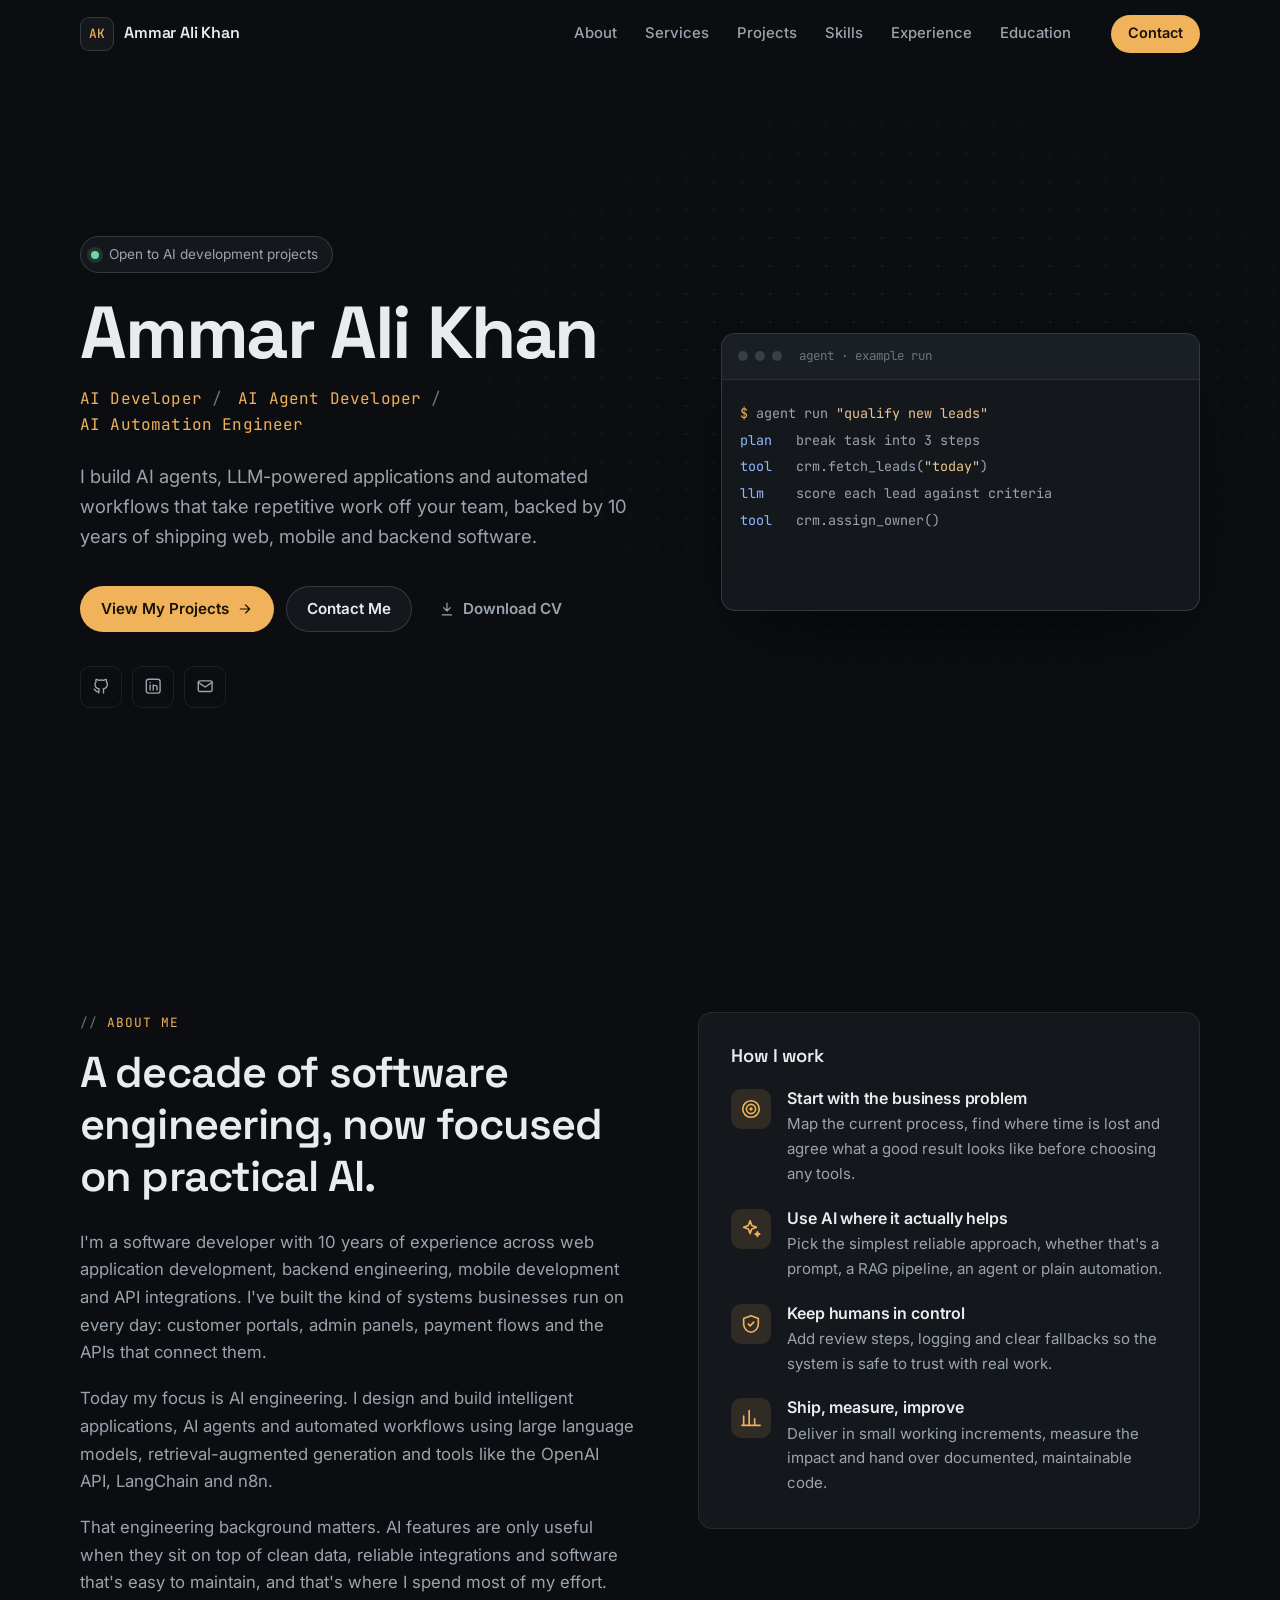
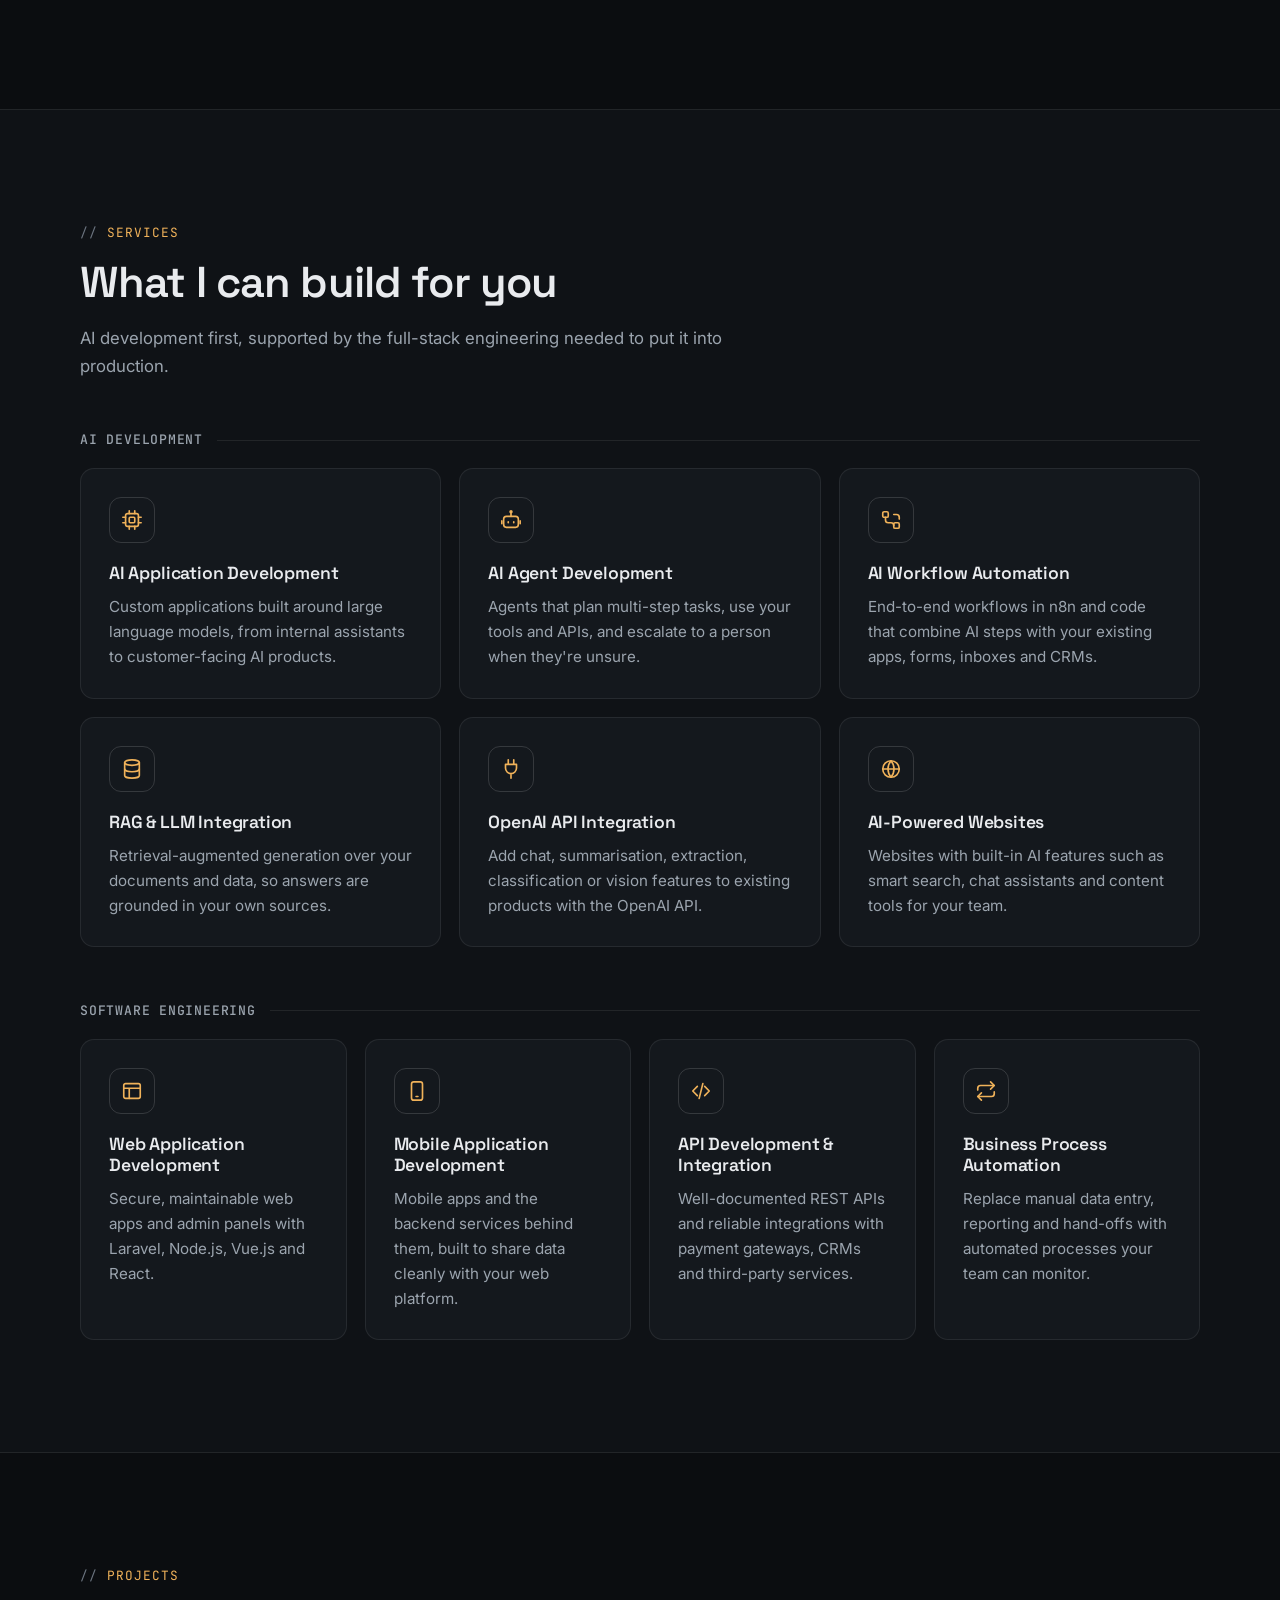
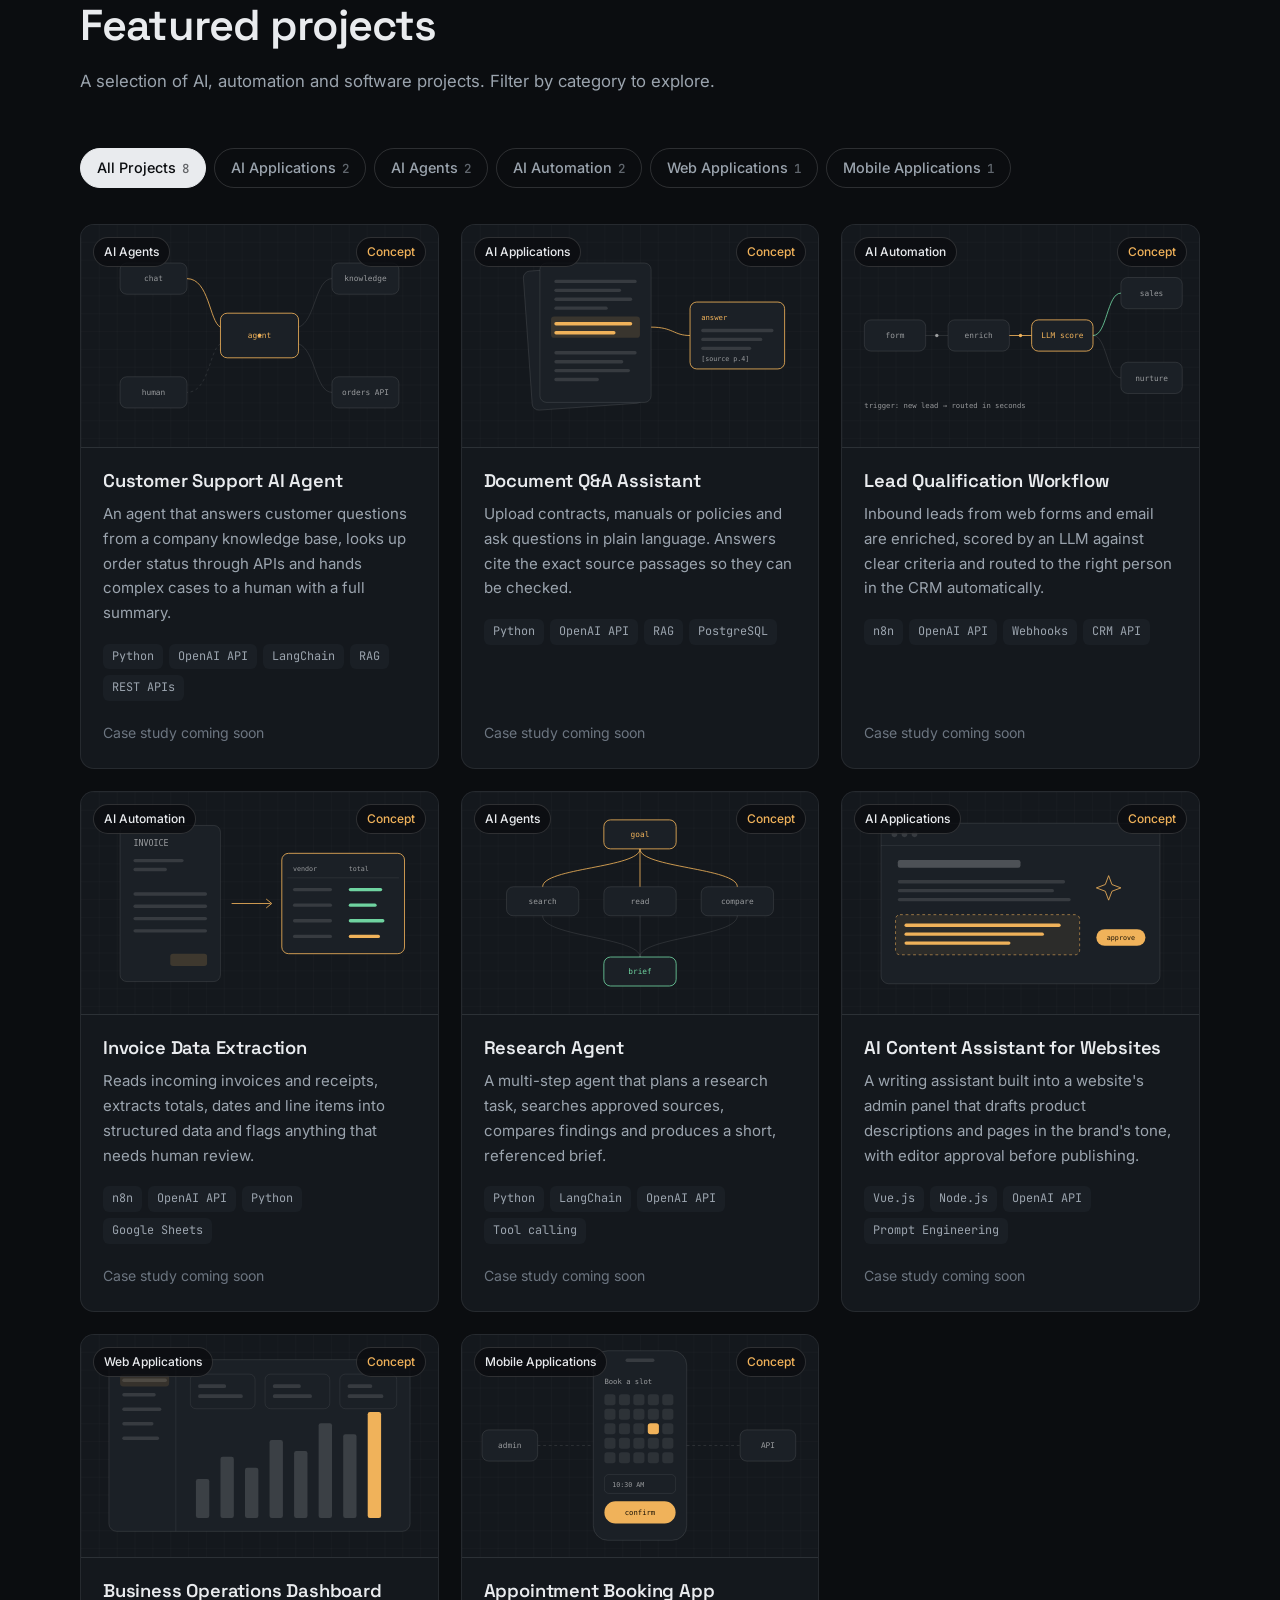
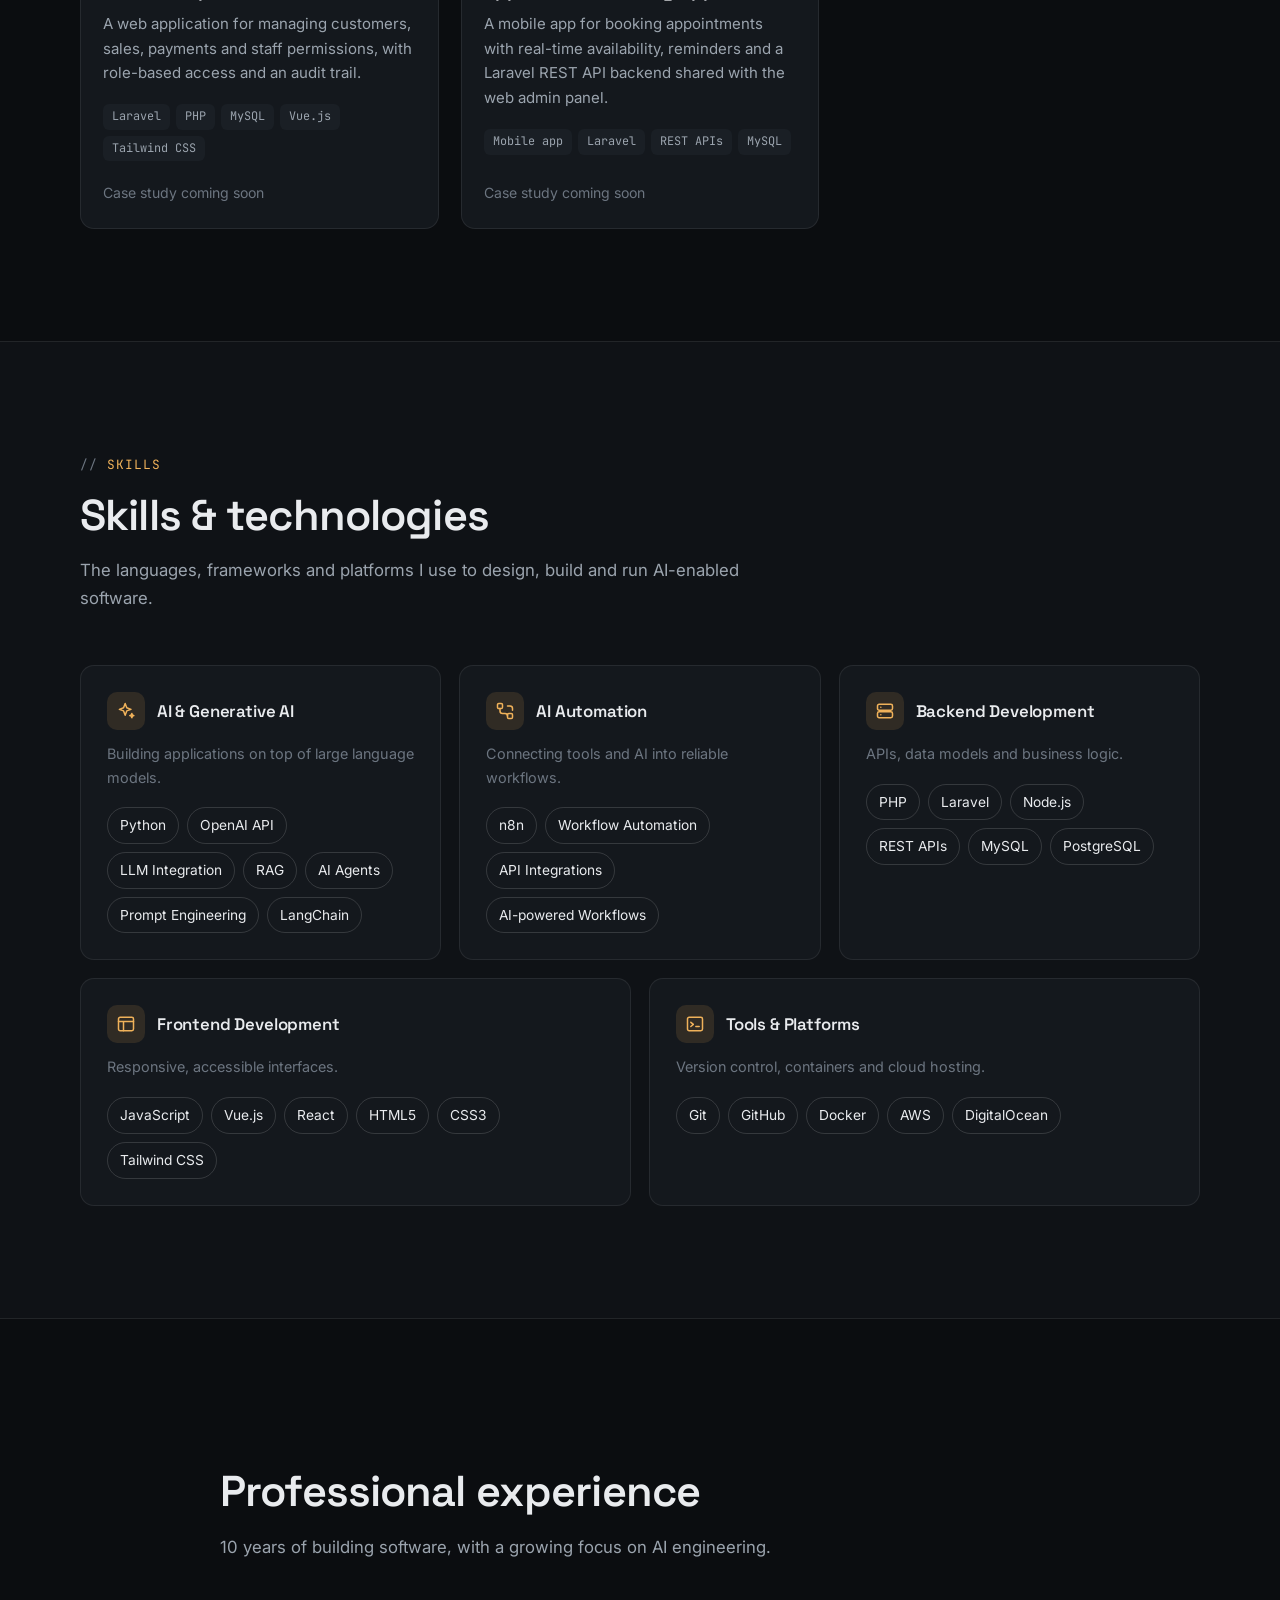
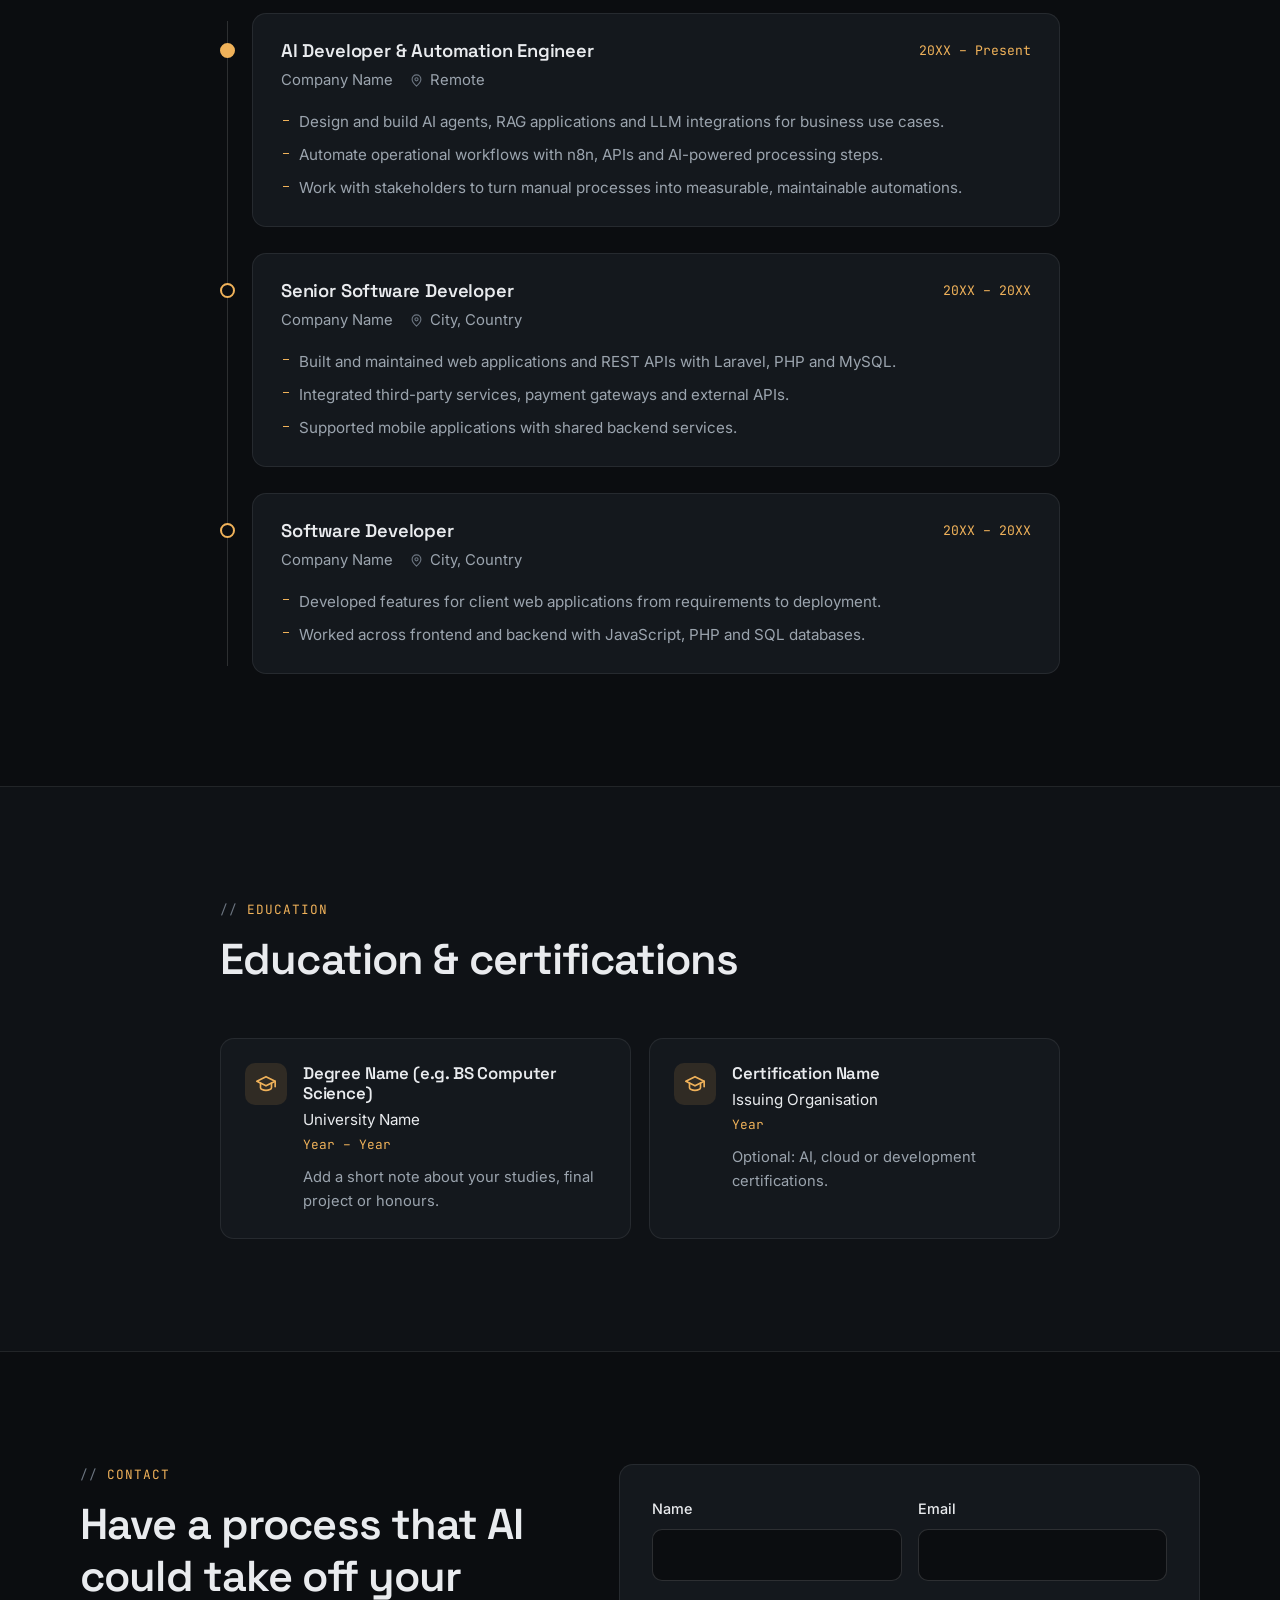
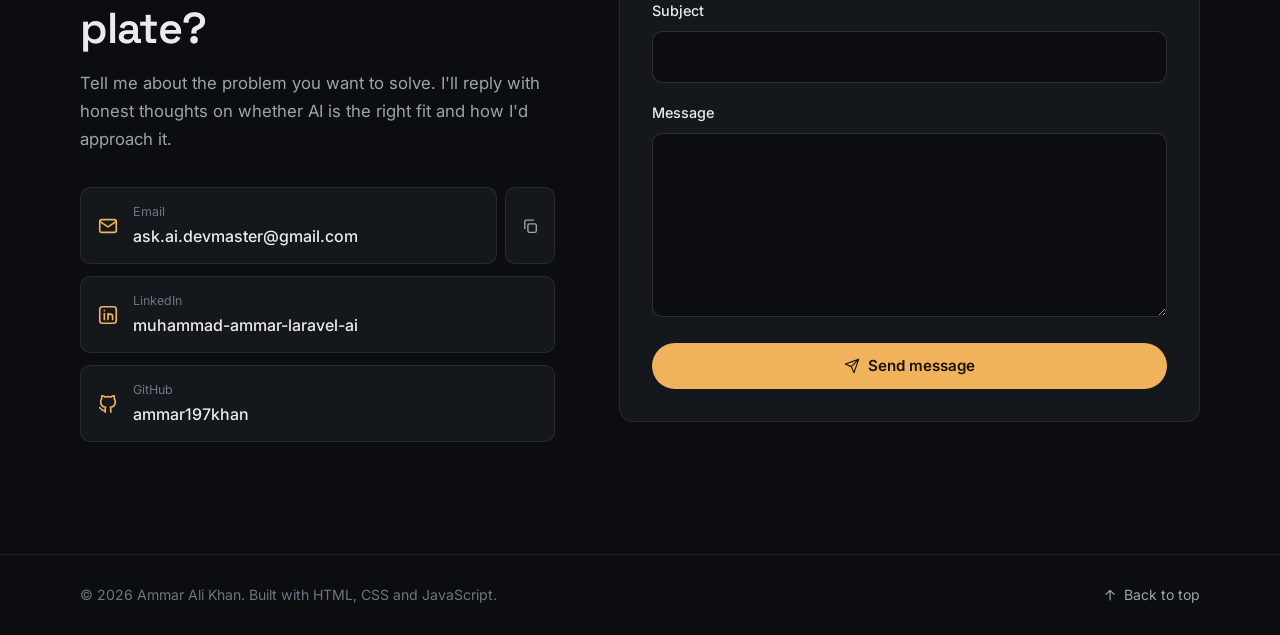
==== index.html @ df416c40 "Build AI developer portfolio site Static portfolio for GitHub Pages: hero, about, services, filterab" ====
<!DOCTYPE html>
<html lang="en">
<head>
  <meta charset="utf-8">
  <meta name="viewport" content="width=device-width, initial-scale=1">
  <title>Ammar Ali Khan — AI Developer, AI Agent &amp; Automation Engineer</title>
  <meta name="description" content="Ammar Ali Khan is an AI developer with 10 years of software experience, building AI agents, RAG and LLM applications, OpenAI integrations and AI workflow automation for businesses.">
  <meta name="author" content="Ammar Ali Khan">
  <meta name="theme-color" content="#0b0d10">
  <link rel="canonical" href="https://ammar197khan.github.io/ammar-portfolio/">

  <meta property="og:type" content="website">
  <meta property="og:title" content="Ammar Ali Khan — AI Developer &amp; AI Automation Engineer">
  <meta property="og:description" content="AI agents, RAG and LLM applications, OpenAI integrations and workflow automation, backed by 10 years of software development.">
  <meta property="og:url" content="https://ammar197khan.github.io/ammar-portfolio/">
  <meta property="og:image" content="https://ammar197khan.github.io/ammar-portfolio/assets/img/og-image.png">
  <meta property="og:image:width" content="1200">
  <meta property="og:image:height" content="630">
  <meta name="twitter:card" content="summary_large_image">
  <meta name="twitter:title" content="Ammar Ali Khan — AI Developer &amp; AI Automation Engineer">
  <meta name="twitter:description" content="AI agents, RAG and LLM applications, OpenAI integrations and workflow automation.">
  <meta name="twitter:image" content="https://ammar197khan.github.io/ammar-portfolio/assets/img/og-image.png">

  <link rel="icon" href="assets/img/favicon.svg" type="image/svg+xml">
  <script>document.documentElement.classList.add("js");</script>

  <link rel="preconnect" href="https://fonts.googleapis.com">
  <link rel="preconnect" href="https://fonts.gstatic.com" crossorigin>
  <link rel="stylesheet" href="https://fonts.googleapis.com/css2?family=Inter:wght@400;500;600&family=JetBrains+Mono:wght@400;500&family=Space+Grotesk:wght@500;600;700&display=swap">
  <link rel="stylesheet" href="assets/css/style.css">

  <script type="application/ld+json">
  {
    "@context": "https://schema.org",
    "@type": "Person",
    "name": "Ammar Ali Khan",
    "jobTitle": "AI Developer, AI Agent Developer, AI Automation Engineer",
    "url": "https://ammar197khan.github.io/ammar-portfolio/",
    "email": "mailto:ask.ai.devmaster@gmail.com",
    "sameAs": [
      "https://github.com/ammar197khan",
      "https://www.linkedin.com/in/muhammad-ammar-laravel-ai/"
    ],
    "knowsAbout": ["AI agents", "Retrieval-augmented generation", "Large language models", "OpenAI API", "Workflow automation", "n8n", "Laravel", "Python"]
  }
  </script>
</head>
<body>
  <!-- Icon set (stroke icons, 24x24) -->
  <svg width="0" height="0" class="sr-only" aria-hidden="true" focusable="false">
    <defs>
      <symbol id="i-cpu" viewBox="0 0 24 24"><rect x="5" y="5" width="14" height="14" rx="2"/><rect x="9" y="9" width="6" height="6" rx="1"/><path d="M9 2v3M15 2v3M9 19v3M15 19v3M2 9h3M2 15h3M19 9h3M19 15h3"/></symbol>
      <symbol id="i-bot" viewBox="0 0 24 24"><rect x="4" y="8" width="16" height="12" rx="3"/><path d="M12 4v4M9 14v1M15 14v1M2 13v3M22 13v3"/><circle cx="12" cy="3" r="1"/></symbol>
      <symbol id="i-flow" viewBox="0 0 24 24"><rect x="3" y="3" width="6" height="6" rx="1.5"/><rect x="15" y="15" width="6" height="6" rx="1.5"/><path d="M6 9v3a3 3 0 0 0 3 3h3a3 3 0 0 1 3 3"/><path d="M15 6h3a3 3 0 0 1 3 3v2"/></symbol>
      <symbol id="i-database" viewBox="0 0 24 24"><ellipse cx="12" cy="5" rx="8" ry="3"/><path d="M4 5v14c0 1.7 3.6 3 8 3s8-1.3 8-3V5"/><path d="M4 12c0 1.7 3.6 3 8 3s8-1.3 8-3"/></symbol>
      <symbol id="i-spark" viewBox="0 0 24 24"><path d="M11 3l1.9 5.1L18 10l-5.1 1.9L11 17l-1.9-5.1L4 10l5.1-1.9z"/><path d="M19 15l.7 1.8 1.8.7-1.8.7L19 20l-.7-1.8-1.8-.7 1.8-.7z"/></symbol>
      <symbol id="i-plug" viewBox="0 0 24 24"><path d="M9 2v5M15 2v5M6 7h12v4a6 6 0 0 1-12 0zM12 17v5"/></symbol>
      <symbol id="i-globe" viewBox="0 0 24 24"><circle cx="12" cy="12" r="9"/><path d="M3 12h18M12 3a14 14 0 0 1 0 18M12 3a14 14 0 0 0 0 18"/></symbol>
      <symbol id="i-layout" viewBox="0 0 24 24"><rect x="3" y="4" width="18" height="16" rx="2"/><path d="M3 9h18M9 9v11"/></symbol>
      <symbol id="i-phone" viewBox="0 0 24 24"><rect x="6" y="2" width="12" height="20" rx="2.5"/><path d="M11 18h2"/></symbol>
      <symbol id="i-api" viewBox="0 0 24 24"><path d="M8 7l-5 5 5 5M16 7l5 5-5 5M14 4l-4 16"/></symbol>
      <symbol id="i-repeat" viewBox="0 0 24 24"><path d="M17 2l4 4-4 4"/><path d="M3 11V9a3 3 0 0 1 3-3h15"/><path d="M7 22l-4-4 4-4"/><path d="M21 13v2a3 3 0 0 1-3 3H3"/></symbol>
      <symbol id="i-server" viewBox="0 0 24 24"><rect x="3" y="4" width="18" height="7" rx="2"/><rect x="3" y="13" width="18" height="7" rx="2"/><path d="M7 7.5h.01M7 16.5h.01"/></symbol>
      <symbol id="i-tools" viewBox="0 0 24 24"><rect x="3" y="4" width="18" height="16" rx="2"/><path d="M7 10l3 2.5L7 15M13 15h4"/></symbol>
      <symbol id="i-target" viewBox="0 0 24 24"><circle cx="12" cy="12" r="9"/><circle cx="12" cy="12" r="5"/><circle cx="12" cy="12" r="1"/></symbol>
      <symbol id="i-shield" viewBox="0 0 24 24"><path d="M12 3l8 3v6c0 4.5-3.4 8.3-8 9-4.6-.7-8-4.5-8-9V6z"/><path d="M9 12l2 2 4-4"/></symbol>
      <symbol id="i-chart" viewBox="0 0 24 24"><path d="M4 20V10M10 20V4M16 20v-7M22 20H2"/></symbol>
      <symbol id="i-mail" viewBox="0 0 24 24"><rect x="3" y="5" width="18" height="14" rx="2"/><path d="M3 7l9 6 9-6"/></symbol>
      <symbol id="i-linkedin" viewBox="0 0 24 24"><rect x="3" y="3" width="18" height="18" rx="3"/><path d="M8 10.5V17M8 7.25v.01M12 17v-6.5M12 13.5a2.5 2.5 0 0 1 5 0V17"/></symbol>
      <symbol id="i-github" viewBox="0 0 24 24"><path d="M9 19c-4.3 1.4-4.3-2.5-6-3m12 5v-3.5c0-1 .1-1.4-.5-2 2.8-.3 5.5-1.4 5.5-6a4.6 4.6 0 0 0-1.3-3.2 4.2 4.2 0 0 0-.1-3.2s-1.1-.3-3.5 1.3a12.3 12.3 0 0 0-6.2 0C6.5 2.8 5.4 3.1 5.4 3.1a4.2 4.2 0 0 0-.1 3.2A4.6 4.6 0 0 0 4 9.5c0 4.6 2.7 5.7 5.5 6-.6.6-.6 1.2-.5 2V21"/></symbol>
      <symbol id="i-download" viewBox="0 0 24 24"><path d="M12 3v12M7 10l5 5 5-5M5 21h14"/></symbol>
      <symbol id="i-arrow" viewBox="0 0 24 24"><path d="M5 12h14M13 6l6 6-6 6"/></symbol>
      <symbol id="i-external" viewBox="0 0 24 24"><path d="M7 17L17 7M8 7h9v9"/></symbol>
      <symbol id="i-menu" viewBox="0 0 24 24"><path d="M4 7h16M4 12h16M4 17h16"/></symbol>
      <symbol id="i-x" viewBox="0 0 24 24"><path d="M6 6l12 12M18 6L6 18"/></symbol>
      <symbol id="i-copy" viewBox="0 0 24 24"><rect x="9" y="9" width="11" height="11" rx="2"/><path d="M5 15V6a2 2 0 0 1 2-2h9"/></symbol>
      <symbol id="i-check" viewBox="0 0 24 24"><path d="M5 12l5 5L20 7"/></symbol>
      <symbol id="i-pin" viewBox="0 0 24 24"><path d="M12 21s-7-6.2-7-11a7 7 0 0 1 14 0c0 4.8-7 11-7 11z"/><circle cx="12" cy="10" r="2.5"/></symbol>
      <symbol id="i-grad" viewBox="0 0 24 24"><path d="M2 9l10-5 10 5-10 5z"/><path d="M6 11v5c0 1.5 2.7 3 6 3s6-1.5 6-3v-5M22 9v6"/></symbol>
      <symbol id="i-send" viewBox="0 0 24 24"><path d="M22 2L11 13M22 2l-7 20-4-9-9-4z"/></symbol>
      <symbol id="i-up" viewBox="0 0 24 24"><path d="M12 19V5M6 11l6-6 6 6"/></symbol>
    </defs>
  </svg>

  <a class="skip-link" href="#main">Skip to content</a>

  <header class="site-header" id="top">
    <nav class="nav container" aria-label="Main navigation">
      <a class="brand" href="#home" aria-label="Ammar Ali Khan, home">
        <span class="brand-mark" aria-hidden="true">AK</span>
        <span class="brand-name">Ammar Ali Khan</span>
      </a>

      <button class="nav-toggle" type="button" aria-expanded="false" aria-controls="nav-menu" aria-label="Open menu">
        <svg class="icon icon-open" aria-hidden="true"><use href="#i-menu"/></svg>
        <svg class="icon icon-close" aria-hidden="true"><use href="#i-x"/></svg>
      </button>

      <div class="nav-menu" id="nav-menu">
        <ul class="nav-links">
          <li><a href="#about">About</a></li>
          <li><a href="#services">Services</a></li>
          <li><a href="#projects">Projects</a></li>
          <li><a href="#skills">Skills</a></li>
          <li><a href="#experience">Experience</a></li>
          <li><a href="#education">Education</a></li>
        </ul>
        <a class="btn btn-primary btn-sm" href="#contact">Contact</a>
      </div>
    </nav>
  </header>

  <main id="main">
    <!-- ============ HERO ============ -->
    <section class="hero" id="home" aria-labelledby="hero-title">
      <div class="container hero-grid">
        <div class="hero-copy">
          <p class="eyebrow reveal"><span class="dot" aria-hidden="true"></span>Open to AI development projects</p>
          <h1 class="hero-title reveal" id="hero-title">Ammar Ali Khan</h1>
          <p class="hero-role reveal"><span class="role">AI Developer</span><span class="sep" aria-hidden="true">/</span> <span class="role">AI Agent Developer</span><span class="sep" aria-hidden="true">/</span> <span class="role">AI Automation Engineer</span></p>
          <p class="hero-lead reveal">I build AI agents, LLM-powered applications and automated workflows that take repetitive work off your team, backed by 10 years of shipping web, mobile and backend software.</p>
          <div class="hero-actions reveal">
            <a class="btn btn-primary" href="#projects">View My Projects <svg class="icon" aria-hidden="true"><use href="#i-arrow"/></svg></a>
            <a class="btn btn-secondary" href="#contact">Contact Me</a>
            <a class="btn btn-ghost" href="assets/cv/Ammar_Ali_Khan_CV.pdf" download>
              <svg class="icon" aria-hidden="true"><use href="#i-download"/></svg> Download CV
            </a>
          </div>
          <ul class="hero-social reveal" aria-label="Profiles">
            <li><a href="https://github.com/ammar197khan" target="_blank" rel="noopener" aria-label="GitHub profile"><svg class="icon" aria-hidden="true"><use href="#i-github"/></svg></a></li>
            <li><a href="https://www.linkedin.com/in/muhammad-ammar-laravel-ai/" target="_blank" rel="noopener" aria-label="LinkedIn profile"><svg class="icon" aria-hidden="true"><use href="#i-linkedin"/></svg></a></li>
            <li><a href="mailto:ask.ai.devmaster@gmail.com" aria-label="Send an email"><svg class="icon" aria-hidden="true"><use href="#i-mail"/></svg></a></li>
          </ul>
        </div>

        <figure class="console reveal" aria-label="Example of an AI agent workflow run">
          <div class="console-bar" aria-hidden="true">
            <span></span><span></span><span></span>
            <p>agent · example run</p>
          </div>
          <ol class="console-body" id="console-body">
            <li><span class="c-prompt">$</span> agent run <span class="c-str">"qualify new leads"</span></li>
            <li><span class="c-tag">plan</span>break task into 3 steps</li>
            <li><span class="c-tag">tool</span>crm.fetch_leads(<span class="c-str">"today"</span>)</li>
            <li><span class="c-tag">llm</span>score each lead against criteria</li>
            <li><span class="c-tag">tool</span>crm.assign_owner()</li>
            <li><span class="c-tag">check</span>low-confidence leads → human review</li>
            <li class="c-done"><span class="c-ok">✓</span> done · summary sent to sales channel</li>
          </ol>
          <figcaption class="sr-only">An illustrative AI agent that plans a task, calls CRM tools, uses a language model to score leads and sends uncertain cases for human review.</figcaption>
        </figure>
      </div>
    </section>

    <!-- ============ ABOUT ============ -->
    <section class="section" id="about" aria-labelledby="about-title">
      <div class="container about-grid">
        <div class="about-copy">
          <p class="section-label reveal">About me</p>
          <h2 class="section-title reveal" id="about-title">A decade of software engineering, now focused on practical AI.</h2>
          <div class="prose reveal">
            <p>I'm a software developer with 10 years of experience across web application development, backend engineering, mobile development and API integrations. I've built the kind of systems businesses run on every day: customer portals, admin panels, payment flows and the APIs that connect them.</p>
            <p>Today my focus is AI engineering. I design and build intelligent applications, AI agents and automated workflows using large language models, retrieval-augmented generation and tools like the OpenAI API, LangChain and n8n.</p>
            <p>That engineering background matters. AI features are only useful when they sit on top of clean data, reliable integrations and software that's easy to maintain, and that's where I spend most of my effort.</p>
          </div>
        </div>

        <div class="approach reveal">
          <h3 class="approach-title">How I work</h3>
          <ol class="approach-list">
            <li>
              <svg class="icon" aria-hidden="true"><use href="#i-target"/></svg>
              <div>
                <h4>Start with the business problem</h4>
                <p>Map the current process, find where time is lost and agree what a good result looks like before choosing any tools.</p>
              </div>
            </li>
            <li>
              <svg class="icon" aria-hidden="true"><use href="#i-spark"/></svg>
              <div>
                <h4>Use AI where it actually helps</h4>
                <p>Pick the simplest reliable approach, whether that's a prompt, a RAG pipeline, an agent or plain automation.</p>
              </div>
            </li>
            <li>
              <svg class="icon" aria-hidden="true"><use href="#i-shield"/></svg>
              <div>
                <h4>Keep humans in control</h4>
                <p>Add review steps, logging and clear fallbacks so the system is safe to trust with real work.</p>
              </div>
            </li>
            <li>
              <svg class="icon" aria-hidden="true"><use href="#i-chart"/></svg>
              <div>
                <h4>Ship, measure, improve</h4>
                <p>Deliver in small working increments, measure the impact and hand over documented, maintainable code.</p>
              </div>
            </li>
          </ol>
        </div>
      </div>
    </section>

    <!-- ============ SERVICES ============ -->
    <section class="section section-alt" id="services" aria-labelledby="services-title">
      <div class="container">
        <div class="section-head">
          <p class="section-label reveal">Services</p>
          <h2 class="section-title reveal" id="services-title">What I can build for you</h2>
          <p class="section-intro reveal">AI development first, supported by the full-stack engineering needed to put it into production.</p>
        </div>

        <h3 class="group-title reveal">AI development</h3>
        <ul class="services-grid">
          <li class="card service reveal">
            <span class="service-icon"><svg class="icon" aria-hidden="true"><use href="#i-cpu"/></svg></span>
            <h4>AI Application Development</h4>
            <p>Custom applications built around large language models, from internal assistants to customer-facing AI products.</p>
          </li>
          <li class="card service reveal">
            <span class="service-icon"><svg class="icon" aria-hidden="true"><use href="#i-bot"/></svg></span>
            <h4>AI Agent Development</h4>
            <p>Agents that plan multi-step tasks, use your tools and APIs, and escalate to a person when they're unsure.</p>
          </li>
          <li class="card service reveal">
            <span class="service-icon"><svg class="icon" aria-hidden="true"><use href="#i-flow"/></svg></span>
            <h4>AI Workflow Automation</h4>
            <p>End-to-end workflows in n8n and code that combine AI steps with your existing apps, forms, inboxes and CRMs.</p>
          </li>
          <li class="card service reveal">
            <span class="service-icon"><svg class="icon" aria-hidden="true"><use href="#i-database"/></svg></span>
            <h4>RAG &amp; LLM Integration</h4>
            <p>Retrieval-augmented generation over your documents and data, so answers are grounded in your own sources.</p>
          </li>
          <li class="card service reveal">
            <span class="service-icon"><svg class="icon" aria-hidden="true"><use href="#i-plug"/></svg></span>
            <h4>OpenAI API Integration</h4>
            <p>Add chat, summarisation, extraction, classification or vision features to existing products with the OpenAI API.</p>
          </li>
          <li class="card service reveal">
            <span class="service-icon"><svg class="icon" aria-hidden="true"><use href="#i-globe"/></svg></span>
            <h4>AI-Powered Websites</h4>
            <p>Websites with built-in AI features such as smart search, chat assistants and content tools for your team.</p>
          </li>
        </ul>

        <h3 class="group-title reveal">Software engineering</h3>
        <ul class="services-grid services-grid-4">
          <li class="card service reveal">
            <span class="service-icon"><svg class="icon" aria-hidden="true"><use href="#i-layout"/></svg></span>
            <h4>Web Application Development</h4>
            <p>Secure, maintainable web apps and admin panels with Laravel, Node.js, Vue.js and React.</p>
          </li>
          <li class="card service reveal">
            <span class="service-icon"><svg class="icon" aria-hidden="true"><use href="#i-phone"/></svg></span>
            <h4>Mobile Application Development</h4>
            <p>Mobile apps and the backend services behind them, built to share data cleanly with your web platform.</p>
          </li>
          <li class="card service reveal">
            <span class="service-icon"><svg class="icon" aria-hidden="true"><use href="#i-api"/></svg></span>
            <h4>API Development &amp; Integration</h4>
            <p>Well-documented REST APIs and reliable integrations with payment gateways, CRMs and third-party services.</p>
          </li>
          <li class="card service reveal">
            <span class="service-icon"><svg class="icon" aria-hidden="true"><use href="#i-repeat"/></svg></span>
            <h4>Business Process Automation</h4>
            <p>Replace manual data entry, reporting and hand-offs with automated processes your team can monitor.</p>
          </li>
        </ul>
      </div>
    </section>

    <!-- ============ PROJECTS ============ -->
    <section class="section" id="projects" aria-labelledby="projects-title">
      <div class="container">
        <div class="section-head">
          <p class="section-label reveal">Projects</p>
          <h2 class="section-title reveal" id="projects-title">Featured projects</h2>
          <p class="section-intro reveal">A selection of AI, automation and software projects. Filter by category to explore.</p>
        </div>

        <div class="filters reveal" role="group" aria-label="Filter projects by category" id="project-filters"></div>
        <p class="sr-only" aria-live="polite" id="filter-status"></p>
        <ul class="projects-grid" id="project-grid"></ul>
        <noscript><p class="noscript">Turn on JavaScript to view the project list, or visit <a href="https://github.com/ammar197khan">my GitHub profile</a>.</p></noscript>
      </div>
    </section>

    <!-- ============ SKILLS ============ -->
    <section class="section section-alt" id="skills" aria-labelledby="skills-title">
      <div class="container">
        <div class="section-head">
          <p class="section-label reveal">Skills</p>
          <h2 class="section-title reveal" id="skills-title">Skills &amp; technologies</h2>
          <p class="section-intro reveal">The languages, frameworks and platforms I use to design, build and run AI-enabled software.</p>
        </div>
        <div class="skills-grid" id="skills-grid"></div>
      </div>
    </section>

    <!-- ============ EXPERIENCE ============ -->
    <section class="section" id="experience" aria-labelledby="experience-title">
      <div class="container narrow">
        <div class="section-head">
          <p class="section-label reveal">Experience</p>
          <h2 class="section-title reveal" id="experience-title">Professional experience</h2>
          <p class="section-intro reveal">10 years of building software, with a growing focus on AI engineering.</p>
        </div>
        <ol class="timeline" id="timeline"></ol>
      </div>
    </section>

    <!-- ============ EDUCATION ============ -->
    <section class="section section-alt" id="education" aria-labelledby="education-title">
      <div class="container narrow">
        <div class="section-head">
          <p class="section-label reveal">Education</p>
          <h2 class="section-title reveal" id="education-title">Education &amp; certifications</h2>
        </div>
        <ul class="education-list" id="education-list"></ul>
      </div>
    </section>

    <!-- ============ CONTACT ============ -->
    <section class="section contact" id="contact" aria-labelledby="contact-title">
      <div class="container contact-grid">
        <div class="contact-copy">
          <p class="section-label reveal">Contact</p>
          <h2 class="section-title reveal" id="contact-title">Have a process that AI could take off your plate?</h2>
          <p class="section-intro reveal">Tell me about the problem you want to solve. I'll reply with honest thoughts on whether AI is the right fit and how I'd approach it.</p>

          <ul class="contact-links reveal">
            <li>
              <a href="mailto:ask.ai.devmaster@gmail.com" class="contact-link">
                <svg class="icon" aria-hidden="true"><use href="#i-mail"/></svg>
                <span><small>Email</small>ask.ai.devmaster@gmail.com</span>
              </a>
              <button class="copy-btn" type="button" data-copy="ask.ai.devmaster@gmail.com" aria-label="Copy email address">
                <svg class="icon" aria-hidden="true"><use href="#i-copy"/></svg>
              </button>
            </li>
            <li>
              <a href="https://www.linkedin.com/in/muhammad-ammar-laravel-ai/" target="_blank" rel="noopener" class="contact-link">
                <svg class="icon" aria-hidden="true"><use href="#i-linkedin"/></svg>
                <span><small>LinkedIn</small>muhammad-ammar-laravel-ai</span>
              </a>
            </li>
            <li>
              <a href="https://github.com/ammar197khan" target="_blank" rel="noopener" class="contact-link">
                <svg class="icon" aria-hidden="true"><use href="#i-github"/></svg>
                <span><small>GitHub</small>ammar197khan</span>
              </a>
            </li>
          </ul>
        </div>

        <form class="card contact-form reveal" id="contact-form" novalidate>
          <div class="field-row">
            <div class="field">
              <label for="cf-name">Name</label>
              <input id="cf-name" name="name" type="text" autocomplete="name" required maxlength="100">
              <p class="field-error" id="cf-name-error"></p>
            </div>
            <div class="field">
              <label for="cf-email">Email</label>
              <input id="cf-email" name="email" type="email" autocomplete="email" required maxlength="150">
              <p class="field-error" id="cf-email-error"></p>
            </div>
          </div>
          <div class="field">
            <label for="cf-subject">Subject</label>
            <input id="cf-subject" name="subject" type="text" required maxlength="150">
            <p class="field-error" id="cf-subject-error"></p>
          </div>
          <div class="field">
            <label for="cf-message">Message</label>
            <textarea id="cf-message" name="message" rows="6" required maxlength="5000"></textarea>
            <p class="field-error" id="cf-message-error"></p>
          </div>
          <!-- Spam trap: real visitors never see or fill this field -->
          <div class="hp" aria-hidden="true">
            <label for="cf-website">Website</label>
            <input id="cf-website" name="_gotcha" type="text" tabindex="-1" autocomplete="off">
          </div>
          <button class="btn btn-primary btn-block" type="submit">
            <svg class="icon" aria-hidden="true"><use href="#i-send"/></svg> <span class="btn-label">Send message</span>
          </button>
          <p class="form-status" id="form-status" role="status" aria-live="polite"></p>
        </form>
      </div>
    </section>
  </main>

  <footer class="site-footer">
    <div class="container footer-inner">
      <p>© <span id="year">2026</span> Ammar Ali Khan. Built with HTML, CSS and JavaScript.</p>
      <a href="#home" class="to-top"><svg class="icon" aria-hidden="true"><use href="#i-up"/></svg> Back to top</a>
    </div>
  </footer>

  <script src="assets/js/data.js"></script>
  <script src="assets/js/main.js"></script>
</body>
</html>
---- assets/css/style.css ----
/* ==========================================================
   Ammar Ali Khan — Portfolio
   Theme colours live in :root. Change --accent to re-brand.
   ========================================================== */

:root {
  --bg: #0b0d10;
  --bg-alt: #0f1216;
  --surface: #14181d;
  --surface-2: #1a1f25;
  --border: rgba(255, 255, 255, 0.08);
  --border-strong: rgba(255, 255, 255, 0.14);
  --text: #e9ebee;
  --text-muted: #9ba4ae;
  --text-faint: #6c7580;
  --accent: #f0b25a;
  --accent-strong: #ffc574;
  --accent-soft: rgba(240, 178, 90, 0.12);
  --success: #6fd3a0;
  --danger: #ff8a7a;

  --font-body: "Inter", system-ui, -apple-system, "Segoe UI", Roboto, sans-serif;
  --font-display: "Space Grotesk", "Inter", system-ui, sans-serif;
  --font-mono: "JetBrains Mono", ui-monospace, "Cascadia Code", Consolas, monospace;

  --radius: 14px;
  --radius-sm: 10px;
  --container: 1160px;
  --header-h: 68px;
  --ease: cubic-bezier(0.22, 0.61, 0.36, 1);
}

/* ---------- Base ---------- */
*,
*::before,
*::after { box-sizing: border-box; }

html {
  scroll-behavior: smooth;
  scroll-padding-top: calc(var(--header-h) + 12px);
  -webkit-text-size-adjust: 100%;
}

body {
  margin: 0;
  background: var(--bg);
  color: var(--text);
  font-family: var(--font-body);
  font-size: 16px;
  line-height: 1.65;
  -webkit-font-smoothing: antialiased;
  text-rendering: optimizeLegibility;
}

img, svg { display: block; max-width: 100%; }
h1, h2, h3, h4 { margin: 0; font-family: var(--font-display); font-weight: 600; line-height: 1.2; letter-spacing: -0.01em; }
p { margin: 0; }
ul, ol { margin: 0; padding: 0; list-style: none; }
a { color: inherit; text-decoration: none; }
button, input, textarea { font: inherit; color: inherit; }

::selection { background: var(--accent); color: #1a1205; }

:focus-visible {
  outline: 2px solid var(--accent);
  outline-offset: 3px;
  border-radius: 6px;
}

.icon {
  width: 1.15em;
  height: 1.15em;
  flex: none;
  fill: none;
  stroke: currentColor;
  stroke-width: 1.8;
  stroke-linecap: round;
  stroke-linejoin: round;
}

.sr-only {
  position: absolute !important;
  width: 1px; height: 1px;
  padding: 0; margin: -1px;
  overflow: hidden; clip: rect(0 0 0 0);
  white-space: nowrap; border: 0;
}

.skip-link {
  position: absolute;
  left: 16px; top: -60px;
  z-index: 100;
  padding: 10px 16px;
  border-radius: var(--radius-sm);
  background: var(--accent);
  color: #1a1205;
  font-weight: 600;
  transition: top 0.2s var(--ease);
}
.skip-link:focus { top: 12px; }

.container {
  width: 100%;
  max-width: var(--container);
  margin: 0 auto;
  padding: 0 20px;
}
.container.narrow { max-width: 880px; }

/* ---------- Buttons ---------- */
.btn {
  display: inline-flex;
  align-items: center;
  justify-content: center;
  gap: 8px;
  min-height: 46px;
  padding: 0 20px;
  border: 1px solid transparent;
  border-radius: 999px;
  font-size: 0.95rem;
  font-weight: 600;
  line-height: 1;
  cursor: pointer;
  white-space: nowrap;
  transition: background-color 0.2s var(--ease), border-color 0.2s var(--ease), color 0.2s var(--ease), transform 0.2s var(--ease);
}
.btn:active { transform: translateY(1px); }
.btn .icon { width: 1.05em; height: 1.05em; }

.btn-primary { background: var(--accent); color: #1a1205; }
.btn-primary:hover { background: var(--accent-strong); }
.btn-primary:hover .icon { transform: translateX(2px); }
.btn-primary .icon { transition: transform 0.2s var(--ease); }

.btn-secondary { border-color: var(--border-strong); background: var(--surface); }
.btn-secondary:hover { border-color: var(--accent); color: var(--accent); }

.btn-ghost { color: var(--text-muted); padding: 0 14px; }
.btn-ghost:hover { color: var(--text); }

.btn-sm { min-height: 38px; padding: 0 16px; font-size: 0.9rem; }
.btn-block { width: 100%; }
.btn[disabled] { opacity: 0.6; cursor: progress; }

/* ---------- Header / navigation ---------- */
.site-header {
  position: fixed;
  inset: 0 0 auto 0;
  z-index: 50;
  height: var(--header-h);
  border-bottom: 1px solid transparent;
  transition: background-color 0.25s var(--ease), border-color 0.25s var(--ease);
}
.site-header.is-scrolled,
.site-header.menu-open {
  background: rgba(11, 13, 16, 0.86);
  border-bottom-color: var(--border);
  -webkit-backdrop-filter: blur(14px);
  backdrop-filter: blur(14px);
}

.nav {
  display: flex;
  align-items: center;
  justify-content: space-between;
  height: 100%;
}

.brand { display: inline-flex; align-items: center; gap: 10px; font-weight: 600; }
.brand-mark {
  display: grid;
  place-items: center;
  width: 34px; height: 34px;
  border: 1px solid var(--border-strong);
  border-radius: 9px;
  background: var(--surface);
  color: var(--accent);
  font-family: var(--font-mono);
  font-size: 0.8rem;
  font-weight: 500;
}
.brand-name { font-family: var(--font-display); letter-spacing: -0.01em; }

.nav-toggle {
  display: none;
  width: 42px; height: 42px;
  place-items: center;
  border: 1px solid var(--border-strong);
  border-radius: 10px;
  background: var(--surface);
  cursor: pointer;
}
.nav-toggle .icon { width: 20px; height: 20px; }
.nav-toggle .icon-close { display: none; }
.nav-toggle[aria-expanded="true"] .icon-open { display: none; }
.nav-toggle[aria-expanded="true"] .icon-close { display: block; }

.nav-menu { display: flex; align-items: center; gap: 28px; }
.nav-links { display: flex; gap: 4px; }
.nav-links a {
  display: block;
  padding: 8px 12px;
  border-radius: 8px;
  color: var(--text-muted);
  font-size: 0.93rem;
  font-weight: 500;
  transition: color 0.2s var(--ease), background-color 0.2s var(--ease);
}
.nav-links a:hover { color: var(--text); }
.nav-links a.is-active { color: var(--text); background: var(--surface-2); }

@media (max-width: 900px) {
  .nav-toggle { display: grid; }
  .nav-menu {
    position: fixed;
    top: var(--header-h);
    left: 0; right: 0;
    flex-direction: column;
    align-items: stretch;
    gap: 16px;
    padding: 16px 20px 24px;
    border-bottom: 1px solid var(--border);
    background: var(--bg);
    box-shadow: 0 24px 40px -12px rgba(0, 0, 0, 0.6);
    visibility: hidden;
    opacity: 0;
    transform: translateY(-8px);
    transition: opacity 0.2s var(--ease), transform 0.2s var(--ease), visibility 0.2s;
  }
  .nav-menu.is-open { visibility: visible; opacity: 1; transform: none; }
  .nav-links { flex-direction: column; gap: 2px; }
  .nav-links a { padding: 12px; font-size: 1rem; }
  .nav-menu .btn { min-height: 46px; }
}

/* ---------- Hero ---------- */
.hero {
  position: relative;
  display: flex;
  align-items: center;
  min-height: 100vh;
  min-height: 100svh;
  padding: calc(var(--header-h) + 56px) 0 80px;
  overflow: hidden;
}
.hero::before {
  /* faint dot grid */
  content: "";
  position: absolute;
  inset: 0;
  background-image: radial-gradient(rgba(255, 255, 255, 0.07) 1px, transparent 1px);
  background-size: 28px 28px;
  -webkit-mask-image: radial-gradient(ellipse 70% 60% at 70% 40%, #000 20%, transparent 75%);
  mask-image: radial-gradient(ellipse 70% 60% at 70% 40%, #000 20%, transparent 75%);
  pointer-events: none;
}

.hero-grid {
  position: relative;
  display: grid;
  grid-template-columns: minmax(0, 1.1fr) minmax(0, 0.9fr);
  align-items: center;
  gap: 56px;
}

.eyebrow {
  display: inline-flex;
  align-items: center;
  gap: 10px;
  margin-bottom: 22px;
  padding: 6px 14px 6px 10px;
  border: 1px solid var(--border-strong);
  border-radius: 999px;
  background: var(--surface);
  color: var(--text-muted);
  font-size: 0.85rem;
}
.dot {
  width: 8px; height: 8px;
  border-radius: 50%;
  background: var(--success);
  box-shadow: 0 0 0 4px rgba(111, 211, 160, 0.15);
}

.hero-title {
  font-size: clamp(2.6rem, 6.4vw, 4.6rem);
  font-weight: 700;
  letter-spacing: -0.03em;
  line-height: 1.02;
}
.hero-role {
  margin-top: 16px;
  color: var(--accent);
  font-family: var(--font-mono);
  font-size: clamp(0.85rem, 1.6vw, 1rem);
  letter-spacing: 0.01em;
}
.hero-role .role { white-space: nowrap; }
.hero-role .sep { color: var(--text-faint); margin: 0 6px 0 10px; }
.hero-lead {
  max-width: 560px;
  margin-top: 22px;
  color: var(--text-muted);
  font-size: clamp(1.02rem, 1.6vw, 1.15rem);
}
.hero-actions { display: flex; flex-wrap: wrap; gap: 12px; margin-top: 34px; }

.hero-social { display: flex; gap: 10px; margin-top: 34px; }
.hero-social a {
  display: grid;
  place-items: center;
  width: 42px; height: 42px;
  border: 1px solid var(--border);
  border-radius: 10px;
  color: var(--text-muted);
  transition: color 0.2s var(--ease), border-color 0.2s var(--ease);
}
.hero-social a:hover { color: var(--accent); border-color: var(--accent); }

/* Agent console */
.console {
  margin: 0;
  border: 1px solid var(--border-strong);
  border-radius: var(--radius);
  background: var(--surface);
  box-shadow: 0 30px 80px -30px rgba(0, 0, 0, 0.7);
  overflow: hidden;
}
.console-bar {
  display: flex;
  align-items: center;
  gap: 7px;
  padding: 12px 16px;
  border-bottom: 1px solid var(--border);
  background: var(--surface-2);
}
.console-bar span { width: 10px; height: 10px; border-radius: 50%; background: rgba(255, 255, 255, 0.14); }
.console-bar p { margin-left: 10px; color: var(--text-faint); font-family: var(--font-mono); font-size: 0.78rem; }
.console-body {
  padding: 20px 18px 22px;
  font-family: var(--font-mono);
  font-size: 0.84rem;
  line-height: 2;
  color: var(--text-muted);
  overflow-x: auto;
}
.console-body li { white-space: pre; transition: opacity 0.35s var(--ease), transform 0.35s var(--ease); }
.console-body.is-animating li { opacity: 0; transform: translateY(4px); }
.console-body.is-animating li.is-shown { opacity: 1; transform: none; }
.c-prompt { color: var(--accent); }
.c-str { color: #e7c58d; }
.c-tag {
  display: inline-block;
  min-width: 7ch;
  color: #8fb8ff;
}
.c-ok, .c-done { color: var(--success); }

/* ---------- Sections ---------- */
.section { padding: 112px 0; }
.section-alt { background: var(--bg-alt); border-top: 1px solid var(--border); border-bottom: 1px solid var(--border); }
.section-head { max-width: 680px; margin-bottom: 52px; }
.section-label {
  margin-bottom: 14px;
  color: var(--accent);
  font-family: var(--font-mono);
  font-size: 0.8rem;
  letter-spacing: 0.08em;
  text-transform: uppercase;
}
.section-label::before { content: "// "; color: var(--text-faint); }
.section-title { font-size: clamp(1.9rem, 3.6vw, 2.7rem); letter-spacing: -0.02em; }
.section-intro { margin-top: 16px; color: var(--text-muted); font-size: 1.05rem; }

.card {
  border: 1px solid var(--border);
  border-radius: var(--radius);
  background: var(--surface);
}

/* ---------- About ---------- */
.about-grid {
  display: grid;
  grid-template-columns: minmax(0, 1.05fr) minmax(0, 0.95fr);
  gap: 64px;
  align-items: start;
}
.prose { margin-top: 26px; color: var(--text-muted); font-size: 1.05rem; }
.prose p + p { margin-top: 18px; }

.approach {
  padding: 32px;
  border: 1px solid var(--border);
  border-radius: var(--radius);
  background: var(--surface);
}
.approach-title { margin-bottom: 22px; font-size: 1.15rem; }
.approach-list { display: grid; gap: 22px; }
.approach-list li { display: grid; grid-template-columns: auto 1fr; gap: 16px; }
.approach-list .icon {
  width: 40px; height: 40px;
  padding: 9px;
  border-radius: 10px;
  background: var(--accent-soft);
  color: var(--accent);
}
.approach-list h4 { font-family: var(--font-body); font-size: 1rem; font-weight: 600; }
.approach-list p { margin-top: 4px; color: var(--text-muted); font-size: 0.94rem; }

/* ---------- Services ---------- */
.group-title {
  display: flex;
  align-items: center;
  gap: 14px;
  margin: 0 0 20px;
  color: var(--text-muted);
  font-family: var(--font-mono);
  font-size: 0.82rem;
  font-weight: 500;
  letter-spacing: 0.06em;
  text-transform: uppercase;
}
.group-title::after { content: ""; flex: 1; height: 1px; background: var(--border); }

.services-grid {
  display: grid;
  grid-template-columns: repeat(3, minmax(0, 1fr));
  gap: 18px;
  margin-bottom: 56px;
}
.services-grid:last-child { margin-bottom: 0; }
.services-grid-4 { grid-template-columns: repeat(4, minmax(0, 1fr)); }

.service {
  padding: 28px;
  transition: border-color 0.25s var(--ease), transform 0.25s var(--ease), background-color 0.25s var(--ease);
}
.service:hover { border-color: rgba(240, 178, 90, 0.4); background: var(--surface-2); transform: translateY(-3px); }
.service-icon {
  display: grid;
  place-items: center;
  width: 46px; height: 46px;
  margin-bottom: 20px;
  border: 1px solid var(--border-strong);
  border-radius: 12px;
  color: var(--accent);
}
.service-icon .icon { width: 22px; height: 22px; }
.service h4 { font-size: 1.1rem; }
.service p { margin-top: 10px; color: var(--text-muted); font-size: 0.95rem; }

/* ---------- Projects ---------- */
.filters {
  display: flex;
  flex-wrap: wrap;
  gap: 8px;
  margin-bottom: 36px;
}
.filter-btn {
  min-height: 40px;
  padding: 0 16px;
  border: 1px solid var(--border-strong);
  border-radius: 999px;
  background: transparent;
  color: var(--text-muted);
  font-size: 0.9rem;
  font-weight: 500;
  cursor: pointer;
  transition: color 0.2s var(--ease), background-color 0.2s var(--ease), border-color 0.2s var(--ease);
}
.filter-btn:hover { color: var(--text); border-color: var(--text-faint); }
.filter-btn[aria-pressed="true"] { background: var(--text); border-color: var(--text); color: var(--bg); }
.filter-count { margin-left: 6px; opacity: 0.6; font-family: var(--font-mono); font-size: 0.78rem; }

.projects-grid {
  display: grid;
  grid-template-columns: repeat(3, minmax(0, 1fr));
  gap: 22px;
}
.project {
  display: flex;
  flex-direction: column;
  overflow: hidden;
  transition: border-color 0.25s var(--ease), transform 0.25s var(--ease);
  animation: fade-in 0.35s var(--ease) both;
}
.project:hover { border-color: var(--border-strong); transform: translateY(-3px); }
.project[hidden] { display: none; }

.project-thumb {
  position: relative;
  aspect-ratio: 16 / 10;
  background: var(--surface-2);
  border-bottom: 1px solid var(--border);
  overflow: hidden;
}
.project-thumb img {
  width: 100%; height: 100%;
  object-fit: cover;
  transition: transform 0.5s var(--ease);
}
.project:hover .project-thumb img { transform: scale(1.03); }
.project-tag {
  position: absolute;
  top: 12px; left: 12px;
  padding: 4px 10px;
  border-radius: 999px;
  background: rgba(11, 13, 16, 0.82);
  border: 1px solid var(--border-strong);
  color: var(--text);
  font-size: 0.75rem;
  font-weight: 500;
}
.project-tag.concept { left: auto; right: 12px; color: var(--accent); }

.project-body { display: flex; flex: 1; flex-direction: column; padding: 22px 22px 24px; }
.project-body h3 { font-size: 1.15rem; }
.project-body p { margin-top: 10px; color: var(--text-muted); font-size: 0.94rem; }
.tech-list { display: flex; flex-wrap: wrap; gap: 6px; margin-top: 18px; }
.tech-list li {
  padding: 3px 9px;
  border-radius: 6px;
  background: var(--surface-2);
  color: var(--text-muted);
  font-family: var(--font-mono);
  font-size: 0.74rem;
}
.project-links { display: flex; flex-wrap: wrap; gap: 16px; margin-top: auto; padding-top: 20px; }
.project-links a {
  display: inline-flex;
  align-items: center;
  gap: 6px;
  color: var(--text);
  font-size: 0.9rem;
  font-weight: 500;
  transition: color 0.2s var(--ease);
}
.project-links a:hover { color: var(--accent); }
.project-links .muted { color: var(--text-faint); font-size: 0.88rem; }
.noscript { color: var(--text-muted); }
.noscript a, .empty-state a { color: var(--accent); }
.empty-state { grid-column: 1 / -1; padding: 40px; color: var(--text-muted); text-align: center; }

@keyframes fade-in { from { opacity: 0; transform: translateY(6px); } to { opacity: 1; transform: none; } }

/* ---------- Skills ---------- */
.skills-grid {
  display: grid;
  grid-template-columns: repeat(6, minmax(0, 1fr));
  gap: 18px;
}
.skill-group { grid-column: span 2; padding: 26px; }
.skill-group:nth-child(4),
.skill-group:nth-child(5) { grid-column: span 3; }
.skill-head { display: flex; align-items: center; gap: 12px; }
.skill-head .icon {
  width: 38px; height: 38px;
  padding: 9px;
  border-radius: 10px;
  background: var(--accent-soft);
  color: var(--accent);
}
.skill-head h3 { font-size: 1.05rem; }
.skill-note { margin-top: 12px; color: var(--text-faint); font-size: 0.9rem; }
.chip-list { display: flex; flex-wrap: wrap; gap: 8px; margin-top: 18px; }
.chip-list li {
  padding: 6px 12px;
  border: 1px solid var(--border-strong);
  border-radius: 999px;
  color: var(--text);
  font-size: 0.86rem;
}

/* ---------- Experience timeline ---------- */
.timeline { position: relative; padding-left: 32px; }
.timeline::before {
  content: "";
  position: absolute;
  top: 8px; bottom: 8px; left: 7px;
  width: 1px;
  background: var(--border-strong);
}
.timeline-item { position: relative; }
.timeline-item + .timeline-item { margin-top: 26px; }
.timeline-item::before {
  content: "";
  position: absolute;
  top: 30px; left: -32px;
  width: 15px; height: 15px;
  border: 2px solid var(--accent);
  border-radius: 50%;
  background: var(--bg);
}
.timeline-item:first-child::before { background: var(--accent); }
.timeline-card { padding: 26px 28px; }
.timeline-top { display: flex; flex-wrap: wrap; justify-content: space-between; gap: 6px 16px; }
.timeline-top h3 { font-size: 1.15rem; }
.timeline-period { color: var(--accent); font-family: var(--font-mono); font-size: 0.82rem; white-space: nowrap; }
.timeline-meta { display: flex; flex-wrap: wrap; gap: 4px 16px; margin-top: 6px; color: var(--text-muted); font-size: 0.93rem; }
.timeline-meta span { display: inline-flex; align-items: center; gap: 6px; }
.timeline-meta .icon { width: 15px; height: 15px; color: var(--text-faint); }
.timeline-points { margin-top: 16px; display: grid; gap: 8px; }
.timeline-points li { position: relative; padding-left: 18px; color: var(--text-muted); font-size: 0.95rem; }
.timeline-points li::before {
  content: "";
  position: absolute;
  top: 0.7em; left: 2px;
  width: 6px; height: 1px;
  background: var(--accent);
}

/* ---------- Education ---------- */
.education-list { display: grid; grid-template-columns: repeat(2, minmax(0, 1fr)); gap: 18px; }
.education-item { display: grid; grid-template-columns: auto 1fr; gap: 16px; padding: 24px; }
.education-item > .icon {
  width: 42px; height: 42px;
  padding: 10px;
  border-radius: 10px;
  background: var(--accent-soft);
  color: var(--accent);
}
.education-item h3 { font-size: 1.05rem; }
.education-item .inst { margin-top: 4px; color: var(--text); font-size: 0.95rem; }
.education-item .period { margin-top: 2px; color: var(--accent); font-family: var(--font-mono); font-size: 0.8rem; }
.education-item .details { margin-top: 10px; color: var(--text-muted); font-size: 0.92rem; }

/* ---------- Contact ---------- */
.contact-grid {
  display: grid;
  grid-template-columns: minmax(0, 0.9fr) minmax(0, 1.1fr);
  gap: 64px;
  align-items: start;
}
.contact-links { display: grid; gap: 12px; margin-top: 34px; }
.contact-links li { display: flex; align-items: center; gap: 8px; }
.contact-link {
  display: flex;
  flex: 1;
  min-width: 0;
  align-items: center;
  gap: 14px;
  padding: 14px 16px;
  border: 1px solid var(--border);
  border-radius: var(--radius-sm);
  background: var(--surface);
  transition: border-color 0.2s var(--ease);
}
.contact-link:hover { border-color: var(--accent); }
.contact-link > .icon { width: 22px; height: 22px; color: var(--accent); }
.contact-link span { min-width: 0; overflow: hidden; text-overflow: ellipsis; white-space: nowrap; font-weight: 500; }
.contact-link small { display: block; color: var(--text-faint); font-size: 0.78rem; font-weight: 400; }
.copy-btn {
  display: grid;
  place-items: center;
  width: 50px;
  align-self: stretch;
  border: 1px solid var(--border);
  border-radius: var(--radius-sm);
  background: var(--surface);
  color: var(--text-muted);
  cursor: pointer;
  transition: color 0.2s var(--ease), border-color 0.2s var(--ease);
}
.copy-btn:hover { color: var(--accent); border-color: var(--accent); }
.copy-btn.is-copied { color: var(--success); border-color: var(--success); }

.contact-form { padding: 32px; }
.field-row { display: grid; grid-template-columns: 1fr 1fr; gap: 16px; }
.field { margin-bottom: 18px; }
.field label { display: block; margin-bottom: 8px; font-size: 0.9rem; font-weight: 500; }
.field input,
.field textarea {
  width: 100%;
  padding: 12px 14px;
  border: 1px solid var(--border-strong);
  border-radius: var(--radius-sm);
  background: var(--bg);
  transition: border-color 0.2s var(--ease), box-shadow 0.2s var(--ease);
}
.field textarea { resize: vertical; min-height: 140px; }
.field input:focus,
.field textarea:focus { outline: none; border-color: var(--accent); box-shadow: 0 0 0 3px var(--accent-soft); }
.field input[aria-invalid="true"],
.field textarea[aria-invalid="true"] { border-color: var(--danger); }
.field-error { min-height: 0; margin-top: 6px; color: var(--danger); font-size: 0.84rem; }
.field-error:empty { display: none; }
.hp { position: absolute; left: -9999px; width: 1px; height: 1px; overflow: hidden; }
.form-status { margin-top: 14px; font-size: 0.92rem; color: var(--text-muted); }
.form-status:empty { display: none; }
.form-status.success { color: var(--success); }
.form-status.error { color: var(--danger); }

/* ---------- Footer ---------- */
.site-footer { padding: 28px 0; border-top: 1px solid var(--border); color: var(--text-faint); font-size: 0.88rem; }
.footer-inner { display: flex; flex-wrap: wrap; align-items: center; justify-content: space-between; gap: 12px; }
.to-top { display: inline-flex; align-items: center; gap: 6px; color: var(--text-muted); }
.to-top:hover { color: var(--accent); }

/* ---------- Reveal on scroll ---------- */
.js .reveal { opacity: 0; transform: translateY(14px); transition: opacity 0.6s var(--ease), transform 0.6s var(--ease); }
.js .reveal.is-visible { opacity: 1; transform: none; }

/* ---------- Responsive ---------- */
@media (max-width: 1080px) {
  .services-grid-4 { grid-template-columns: repeat(2, minmax(0, 1fr)); }
  .projects-grid { grid-template-columns: repeat(2, minmax(0, 1fr)); }
  .skills-grid { grid-template-columns: repeat(2, minmax(0, 1fr)); }
  .skill-group,
  .skill-group:nth-child(4),
  .skill-group:nth-child(5) { grid-column: auto; }
  .skill-group:last-child:nth-child(odd) { grid-column: 1 / -1; }
}

@media (max-width: 900px) {
  .section { padding: 88px 0; }
  .hero-grid,
  .about-grid,
  .contact-grid { grid-template-columns: minmax(0, 1fr); gap: 44px; }
  .hero { min-height: auto; }
  .services-grid { grid-template-columns: repeat(2, minmax(0, 1fr)); }
}

@media (max-width: 640px) {
  .container { padding: 0 18px; }
  .section { padding: 72px 0; }
  .section-head { margin-bottom: 36px; }
  .hero { padding-top: calc(var(--header-h) + 36px); padding-bottom: 64px; }
  .hero-actions .btn { flex: 1 1 auto; }
  .hero-actions .btn-ghost { flex-basis: 100%; }
  .services-grid,
  .services-grid-4,
  .projects-grid,
  .skills-grid,
  .education-list { grid-template-columns: minmax(0, 1fr); }
  .skill-group:last-child:nth-child(odd) { grid-column: auto; }
  .field-row { grid-template-columns: 1fr; gap: 0; }
  .approach, .contact-form { padding: 24px; }
  .service, .skill-group { padding: 24px; }
  .timeline { padding-left: 26px; }
  .timeline-item::before { left: -26px; width: 13px; height: 13px; top: 28px; }
  .timeline::before { left: 6px; }
  .timeline-card { padding: 22px; }
  .console-body { font-size: 0.76rem; padding: 16px 14px 18px; }
  .brand-name { font-size: 0.98rem; }
}

@media (prefers-reduced-motion: reduce) {
  html { scroll-behavior: auto; }
  *, *::before, *::after {
    animation-duration: 0.01ms !important;
    animation-iteration-count: 1 !important;
    transition-duration: 0.01ms !important;
  }
  .js .reveal { opacity: 1; transform: none; }
}
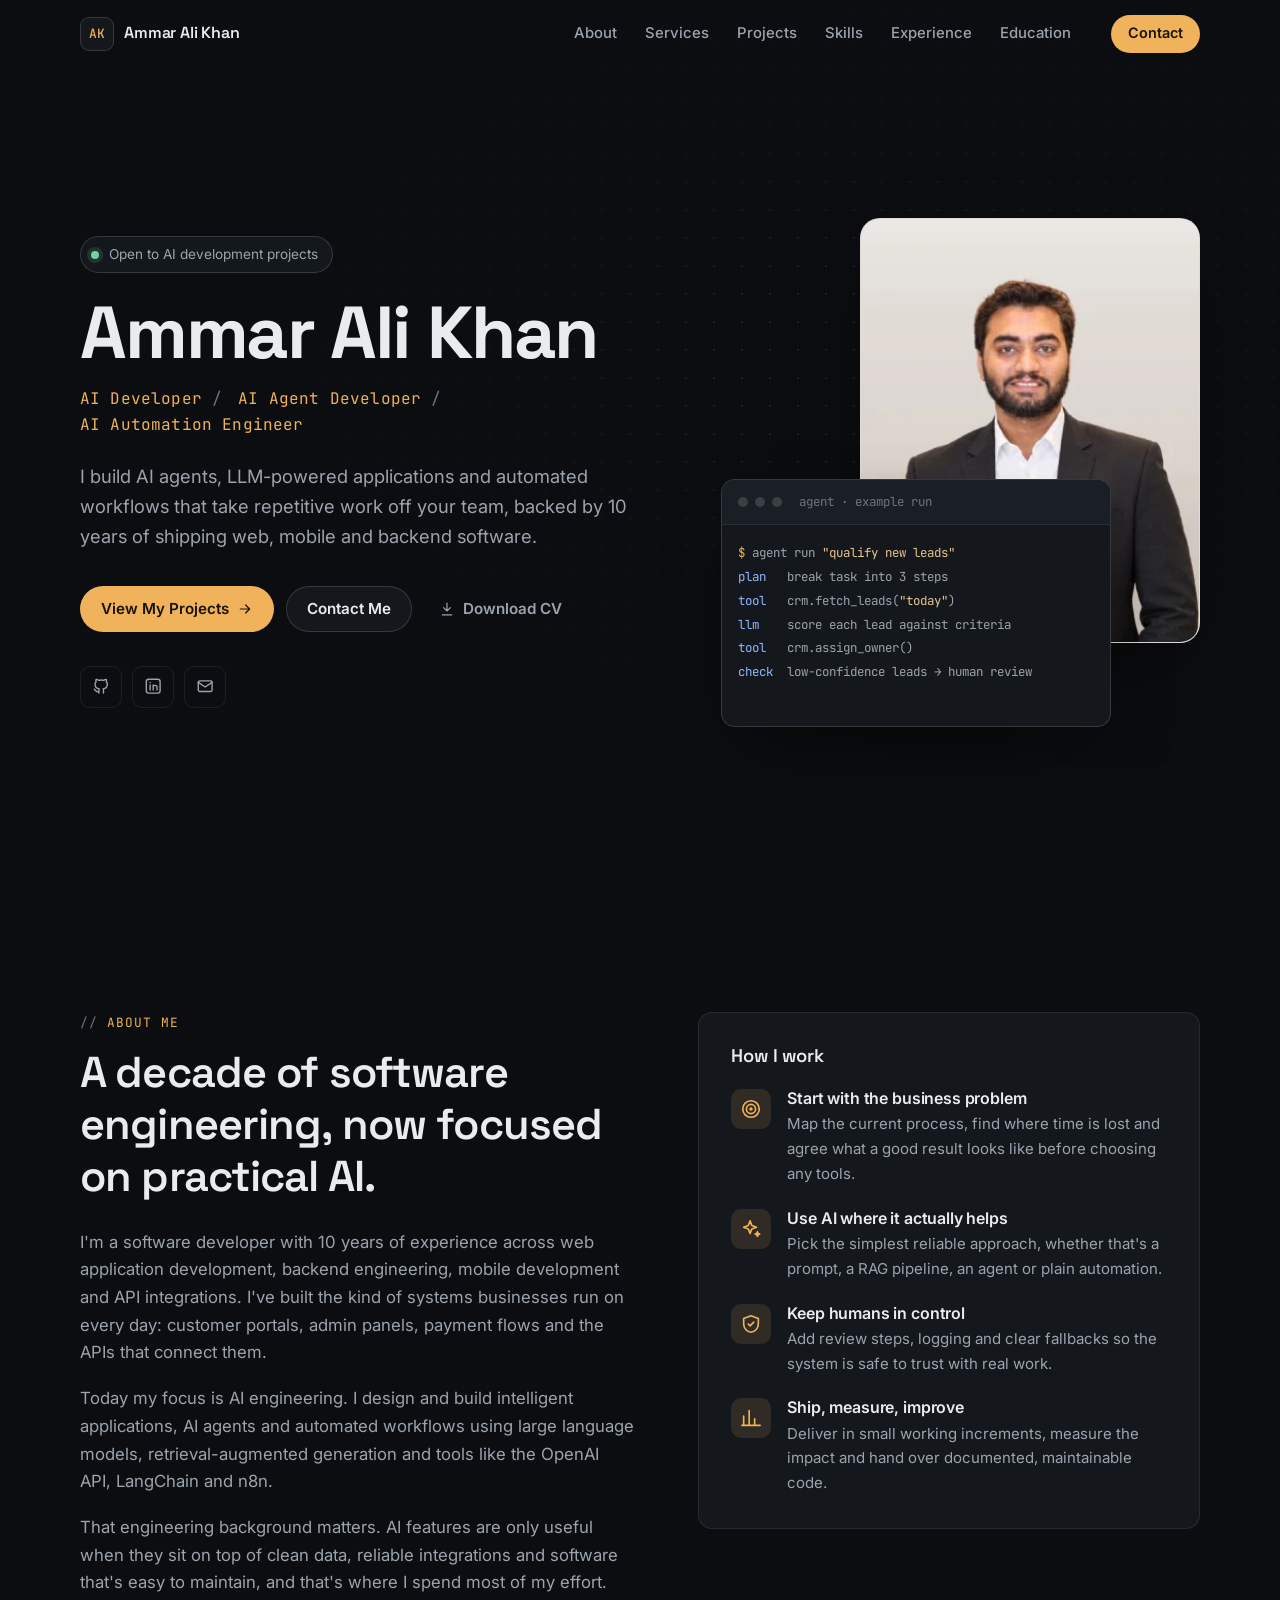
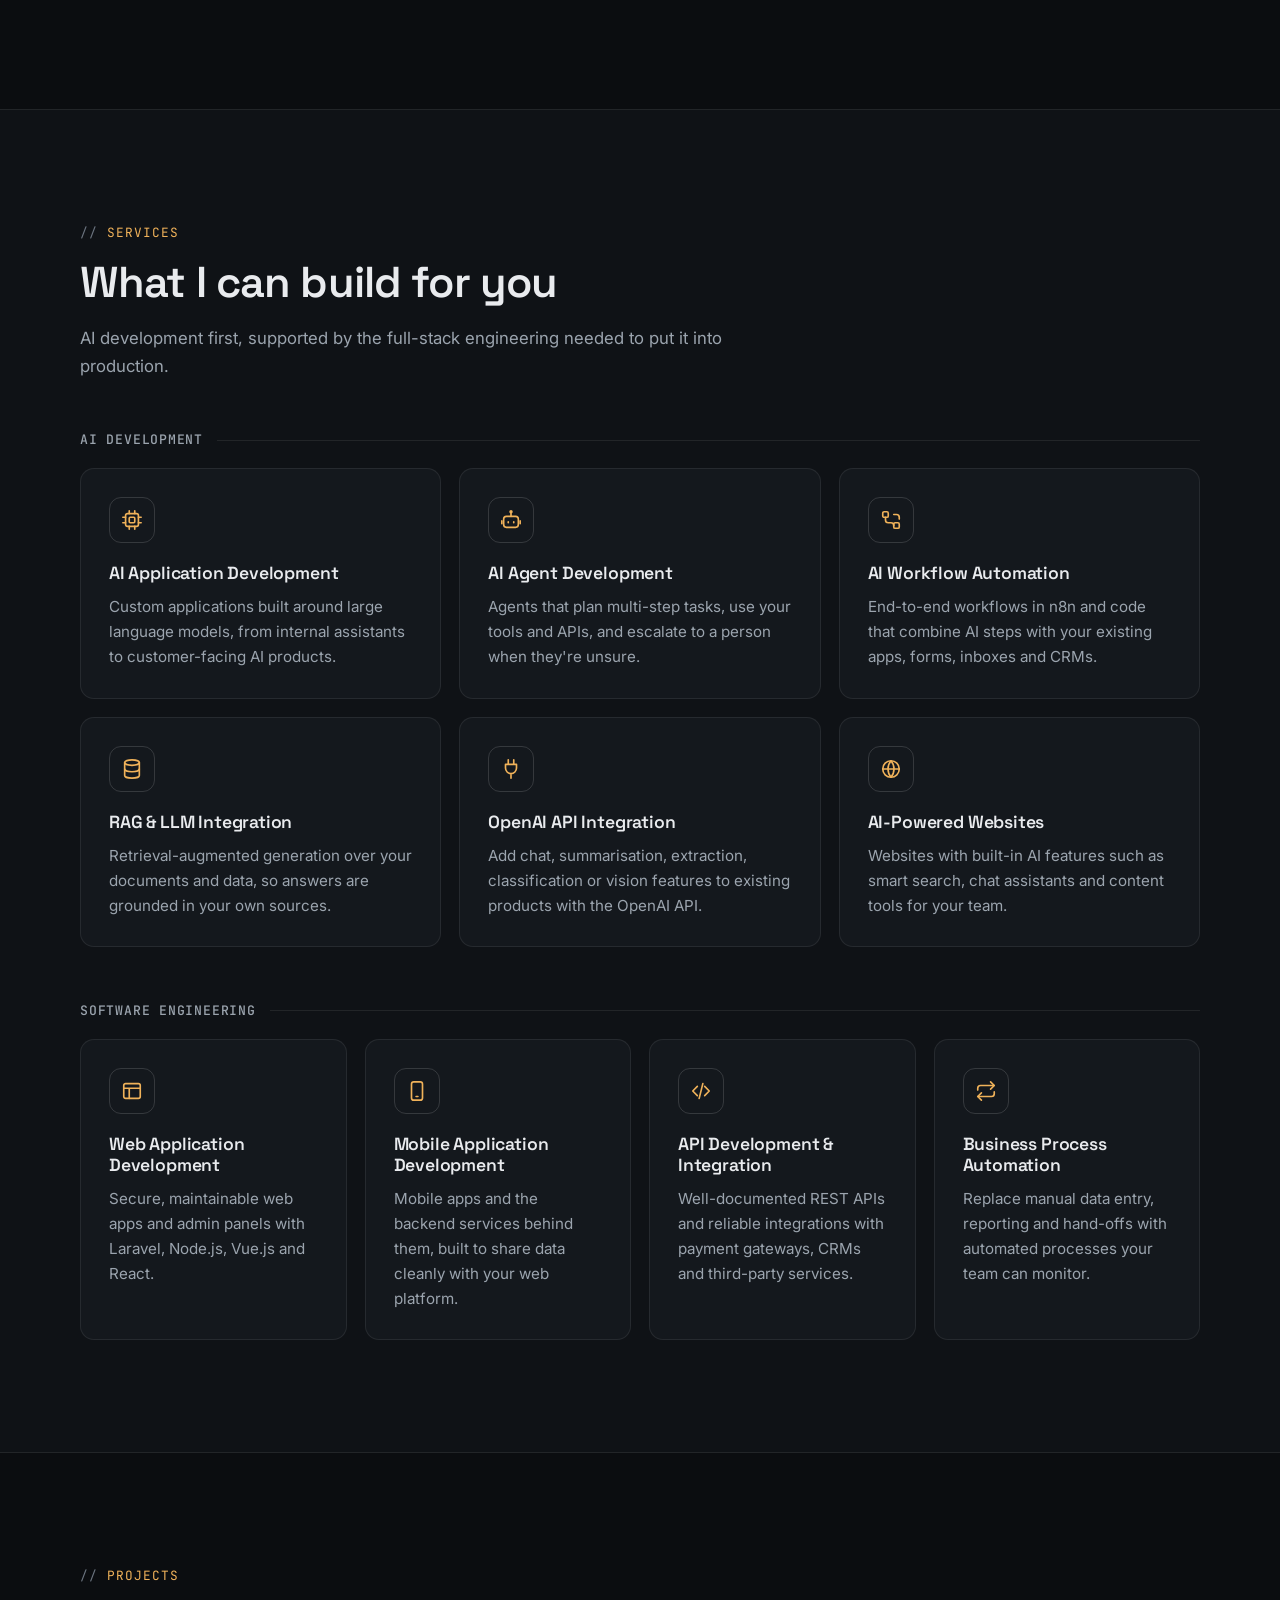
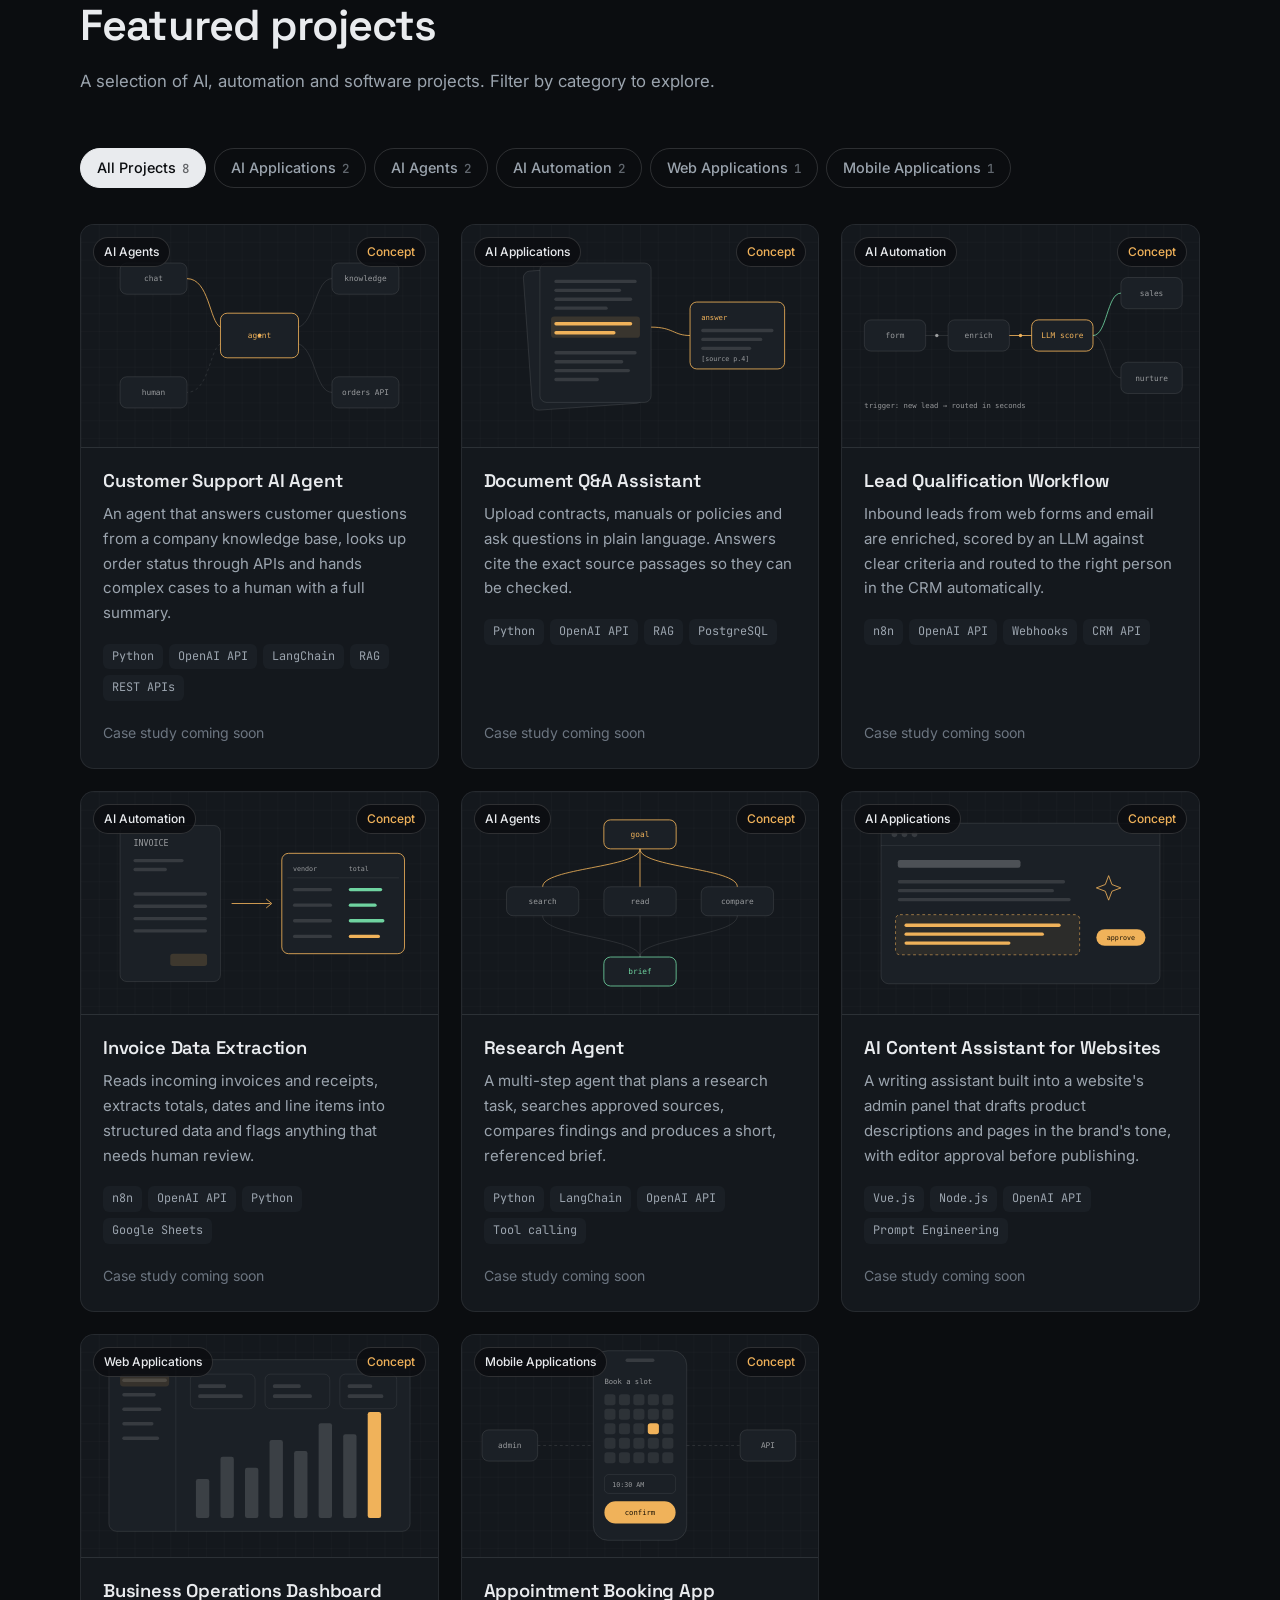
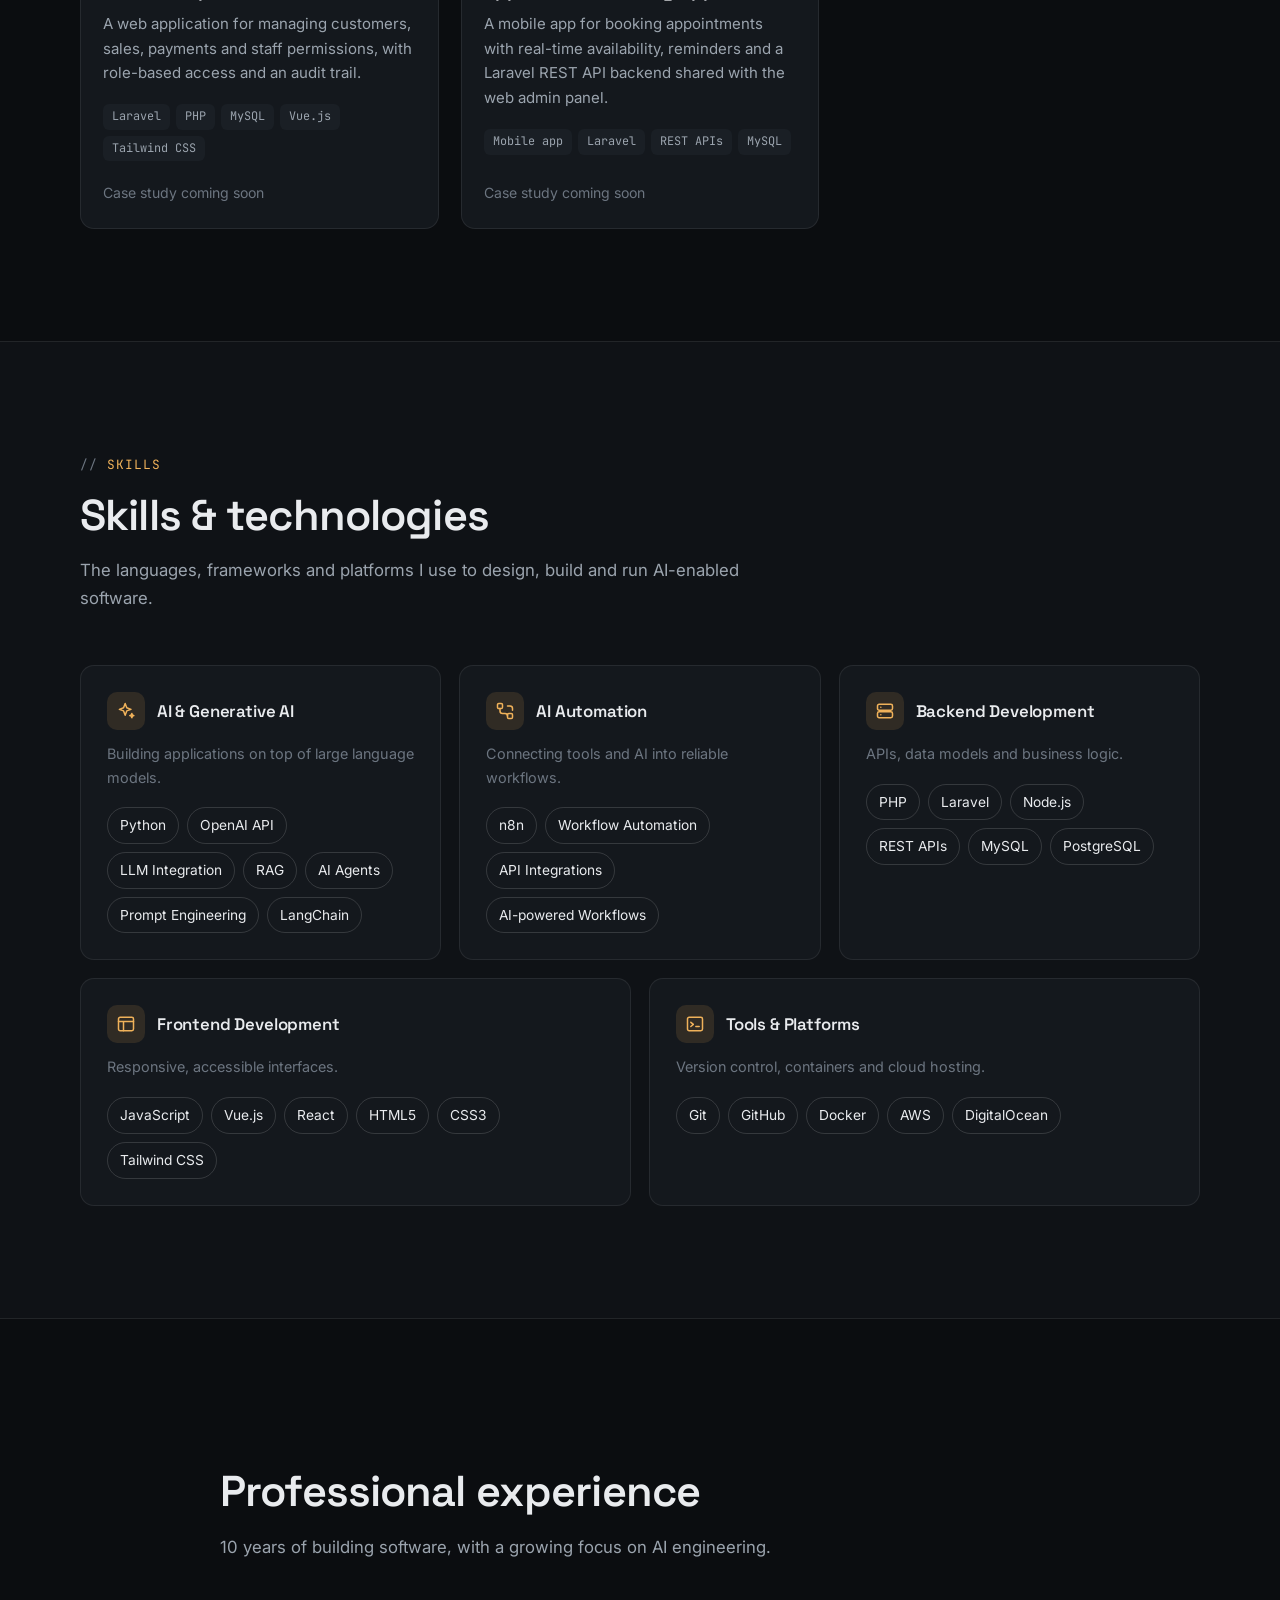
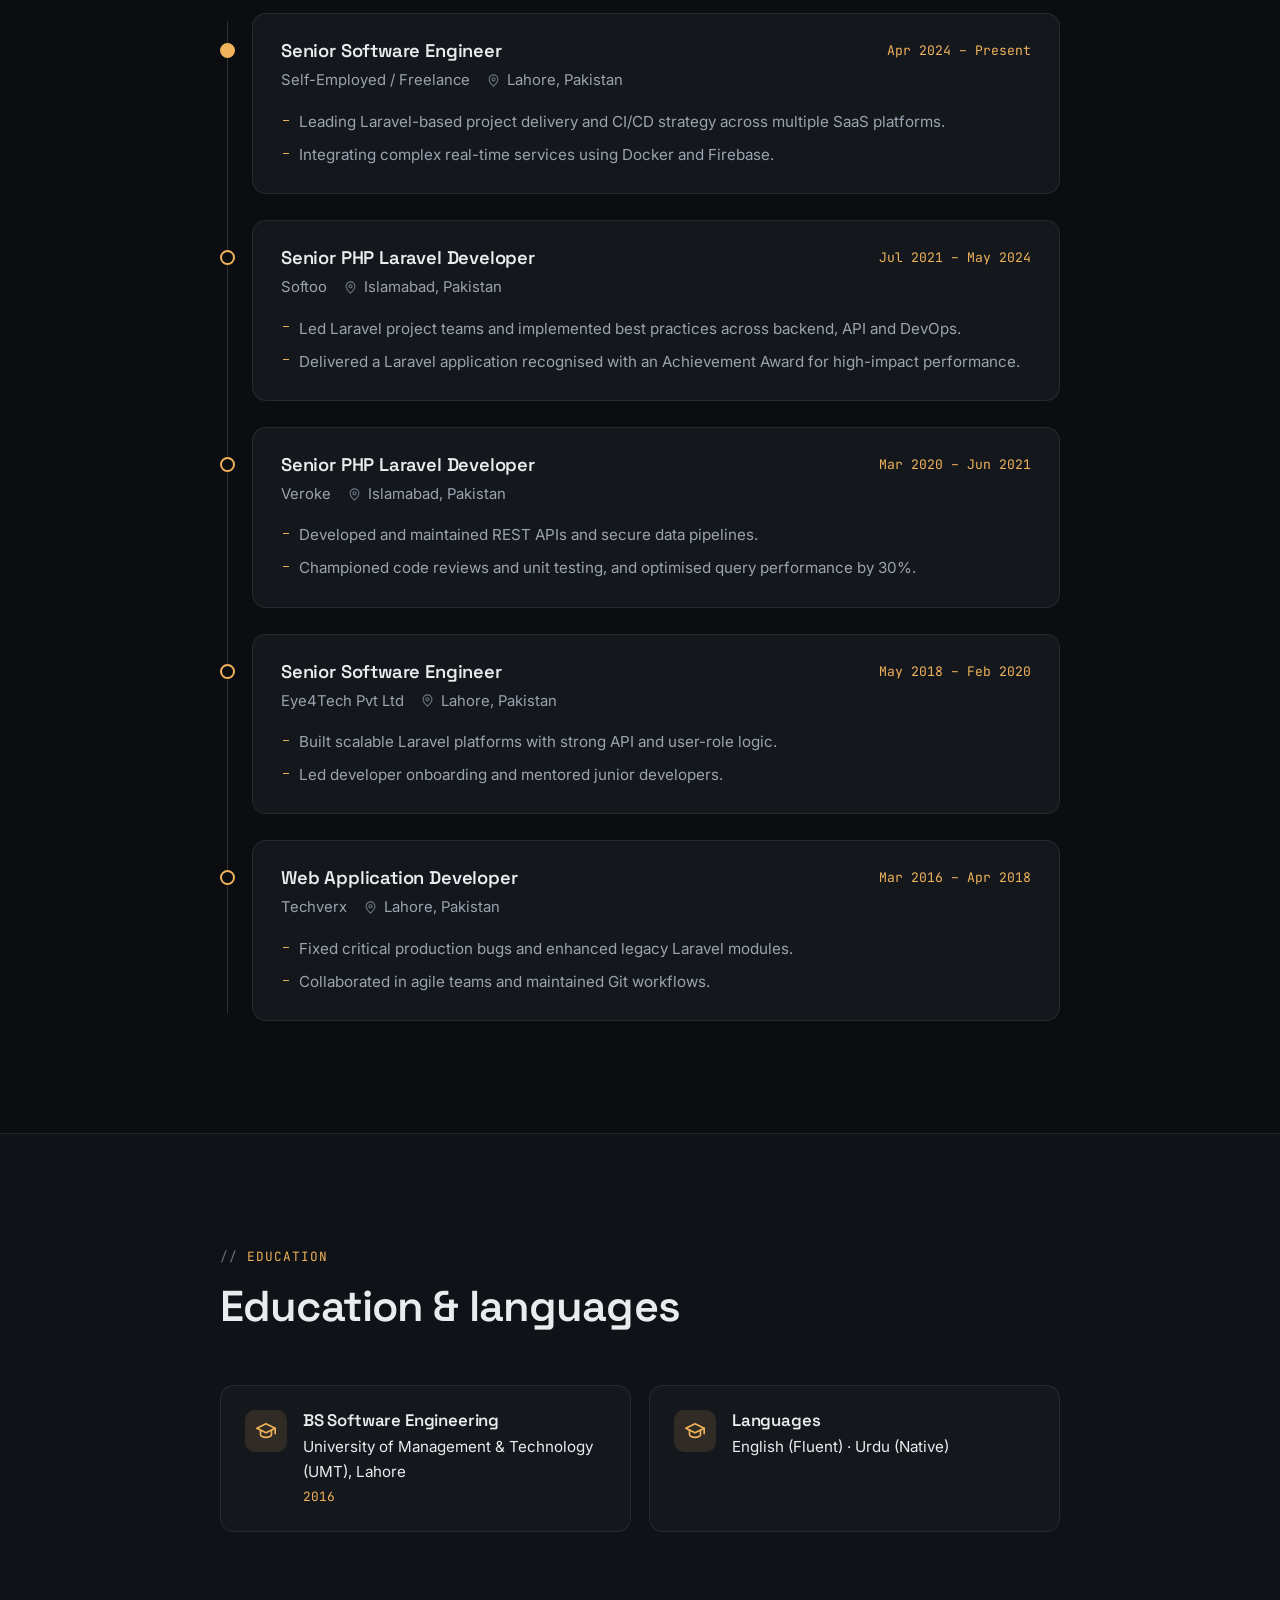
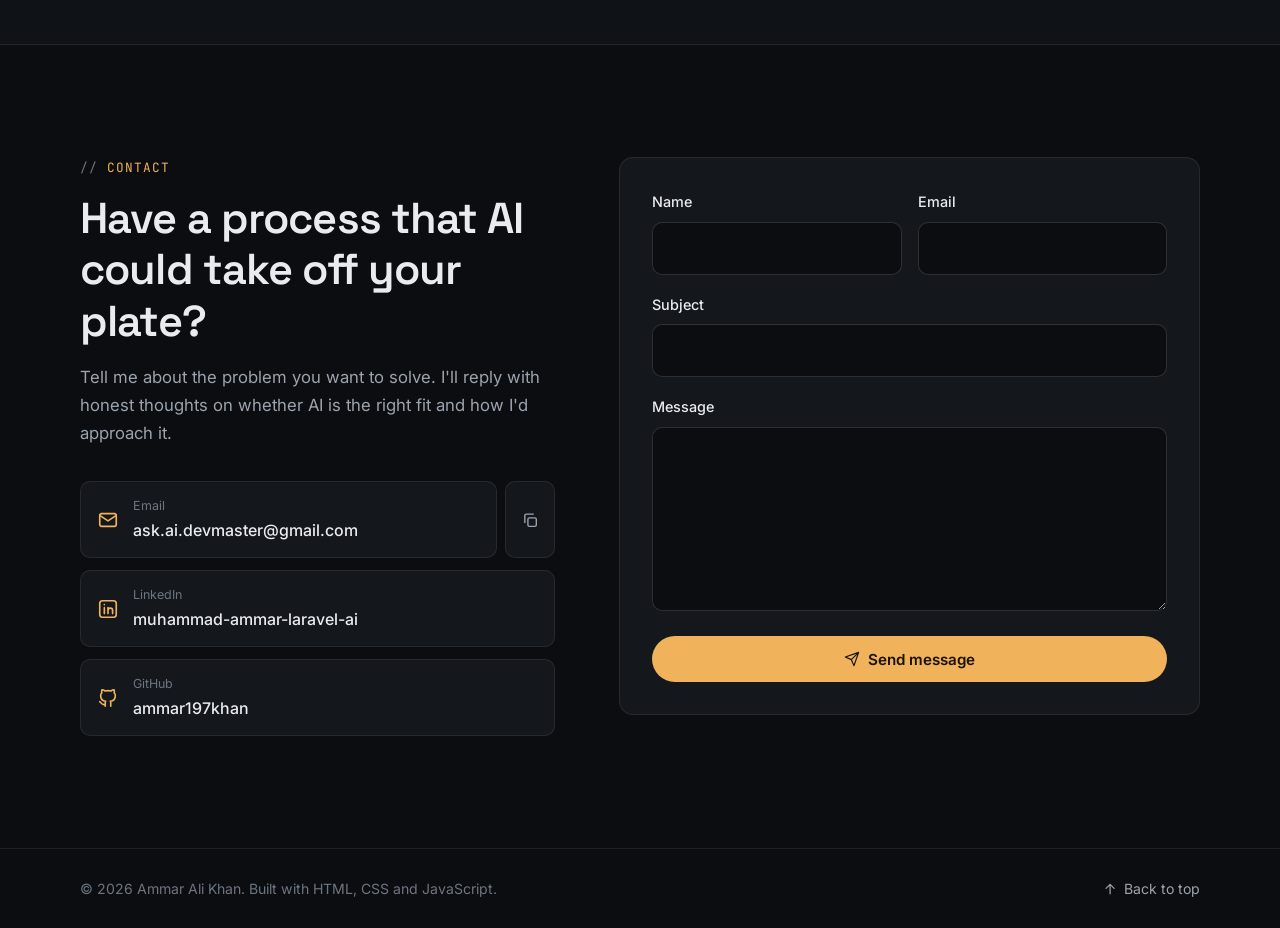
==== commit 7b98e0a5: "Add profile photo, real CV, experience and education Hero shows a portrait with the agent console ov" ====
--- a/index.html
+++ b/index.html
@@ -133,6 +133,12 @@
           </ul>
         </div>
 
+        <div class="hero-visual">
+        <picture class="portrait reveal">
+          <source srcset="assets/img/ammar-ali-khan.webp" type="image/webp">
+          <img src="assets/img/ammar-ali-khan.jpg" alt="Portrait of Ammar Ali Khan" width="328" height="410" fetchpriority="high" decoding="async">
+        </picture>
+
         <figure class="console reveal" aria-label="Example of an AI agent workflow run">
           <div class="console-bar" aria-hidden="true">
             <span></span><span></span><span></span>
@@ -149,6 +155,7 @@
           </ol>
           <figcaption class="sr-only">An illustrative AI agent that plans a task, calls CRM tools, uses a language model to score leads and sends uncertain cases for human review.</figcaption>
         </figure>
+        </div>
       </div>
     </section>
 
@@ -315,7 +322,7 @@
       <div class="container narrow">
         <div class="section-head">
           <p class="section-label reveal">Education</p>
-          <h2 class="section-title reveal" id="education-title">Education &amp; certifications</h2>
+          <h2 class="section-title reveal" id="education-title">Education &amp; languages</h2>
         </div>
         <ul class="education-list" id="education-list"></ul>
       </div>
--- a/assets/css/style.css
+++ b/assets/css/style.css
@@ -317,6 +317,32 @@
 }
 .hero-social a:hover { color: var(--accent); border-color: var(--accent); }
 
+/* Portrait + agent console */
+.hero-visual {
+  position: relative;
+  display: flex;
+  justify-content: flex-end;
+  padding-bottom: 84px;
+}
+.portrait {
+  display: block;
+  width: min(340px, 74%);
+  aspect-ratio: 4 / 5;
+  border: 1px solid var(--border-strong);
+  border-radius: 20px;
+  background: #d9d6d2;
+  overflow: hidden;
+  box-shadow: 0 30px 80px -30px rgba(0, 0, 0, 0.7);
+}
+.portrait img { width: 100%; height: 100%; object-fit: cover; }
+.hero-visual .console {
+  position: absolute;
+  left: 0;
+  bottom: 0;
+  width: min(390px, 82%);
+}
+.hero-visual .console-body { padding: 16px 16px 18px; font-size: 0.78rem; line-height: 1.9; }
+
 /* Agent console */
 .console {
   margin: 0;
@@ -717,6 +743,9 @@
   .about-grid,
   .contact-grid { grid-template-columns: minmax(0, 1fr); gap: 44px; }
   .hero { min-height: auto; }
+  .hero-visual { flex-direction: column; align-items: center; padding-bottom: 0; }
+  .portrait { width: min(320px, 80%); }
+  .hero-visual .console { position: relative; width: min(520px, 100%); margin-top: -64px; }
   .services-grid { grid-template-columns: repeat(2, minmax(0, 1fr)); }
 }
 
